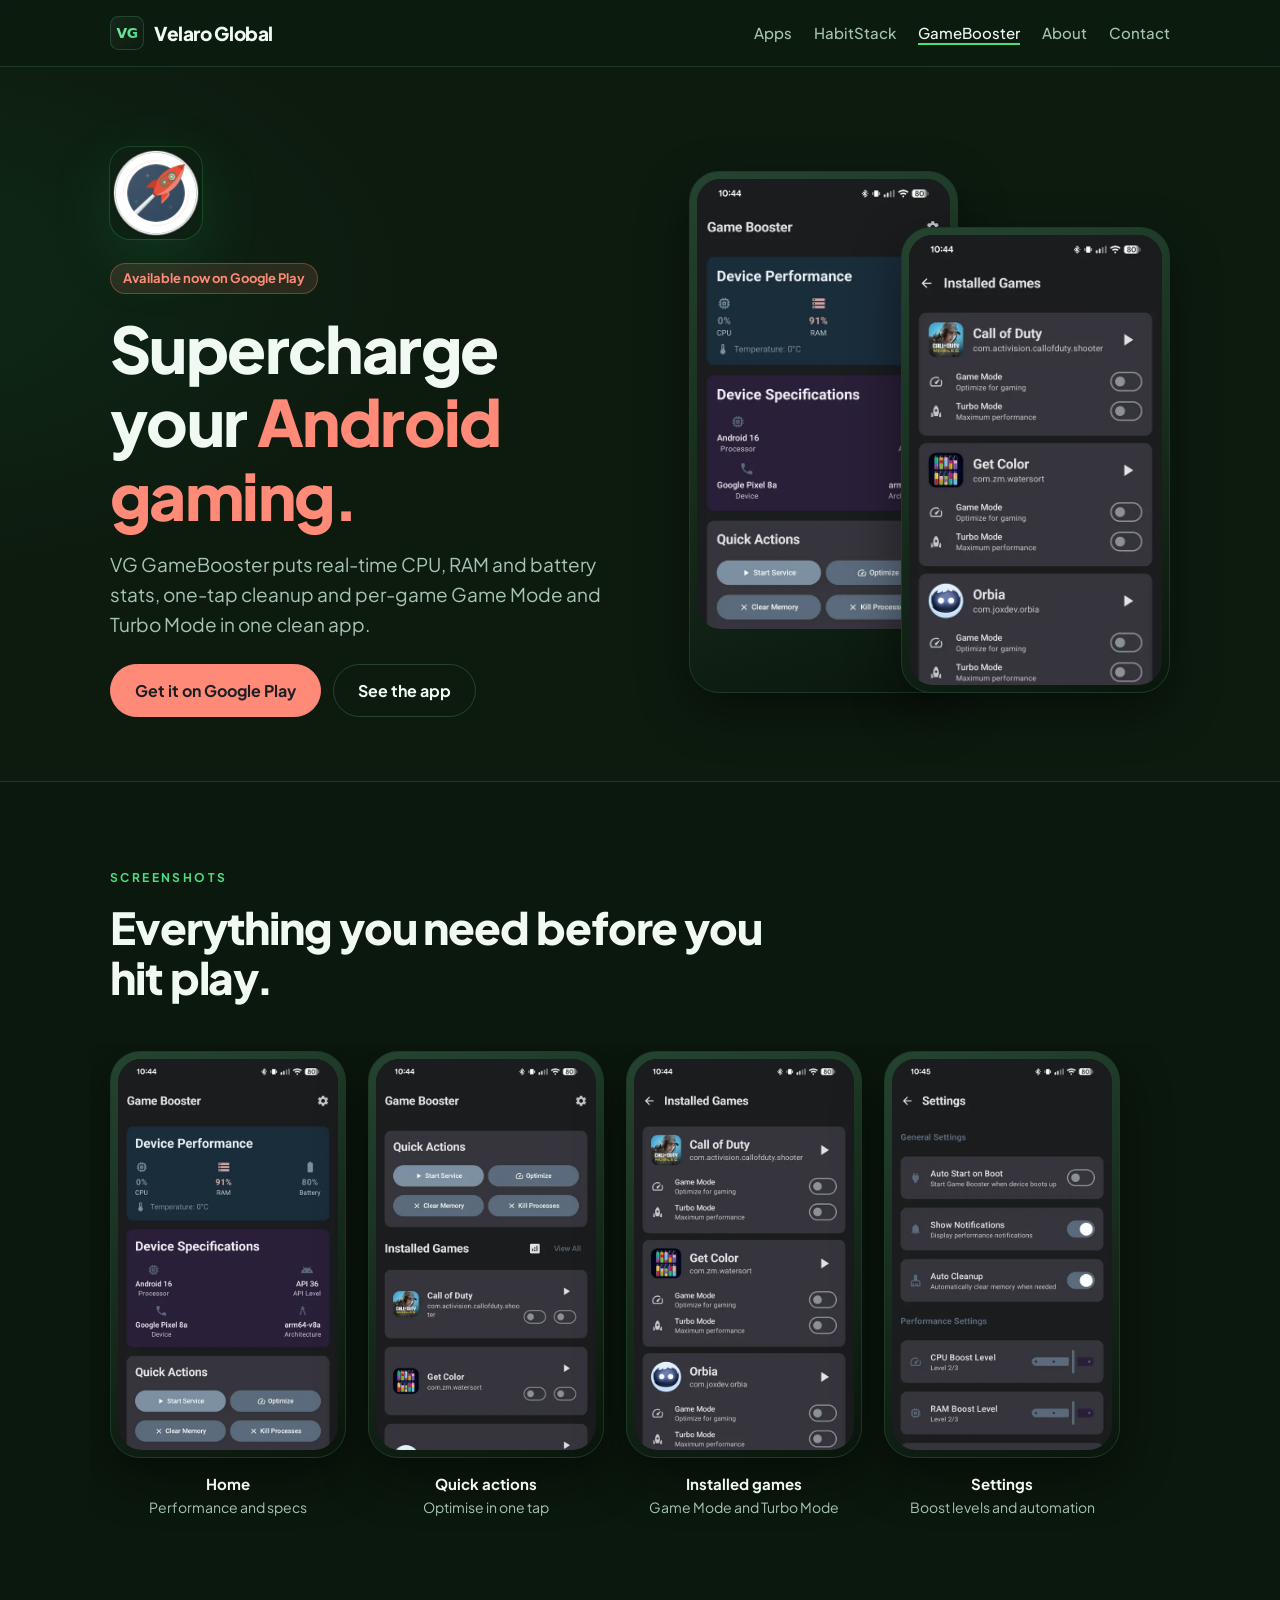
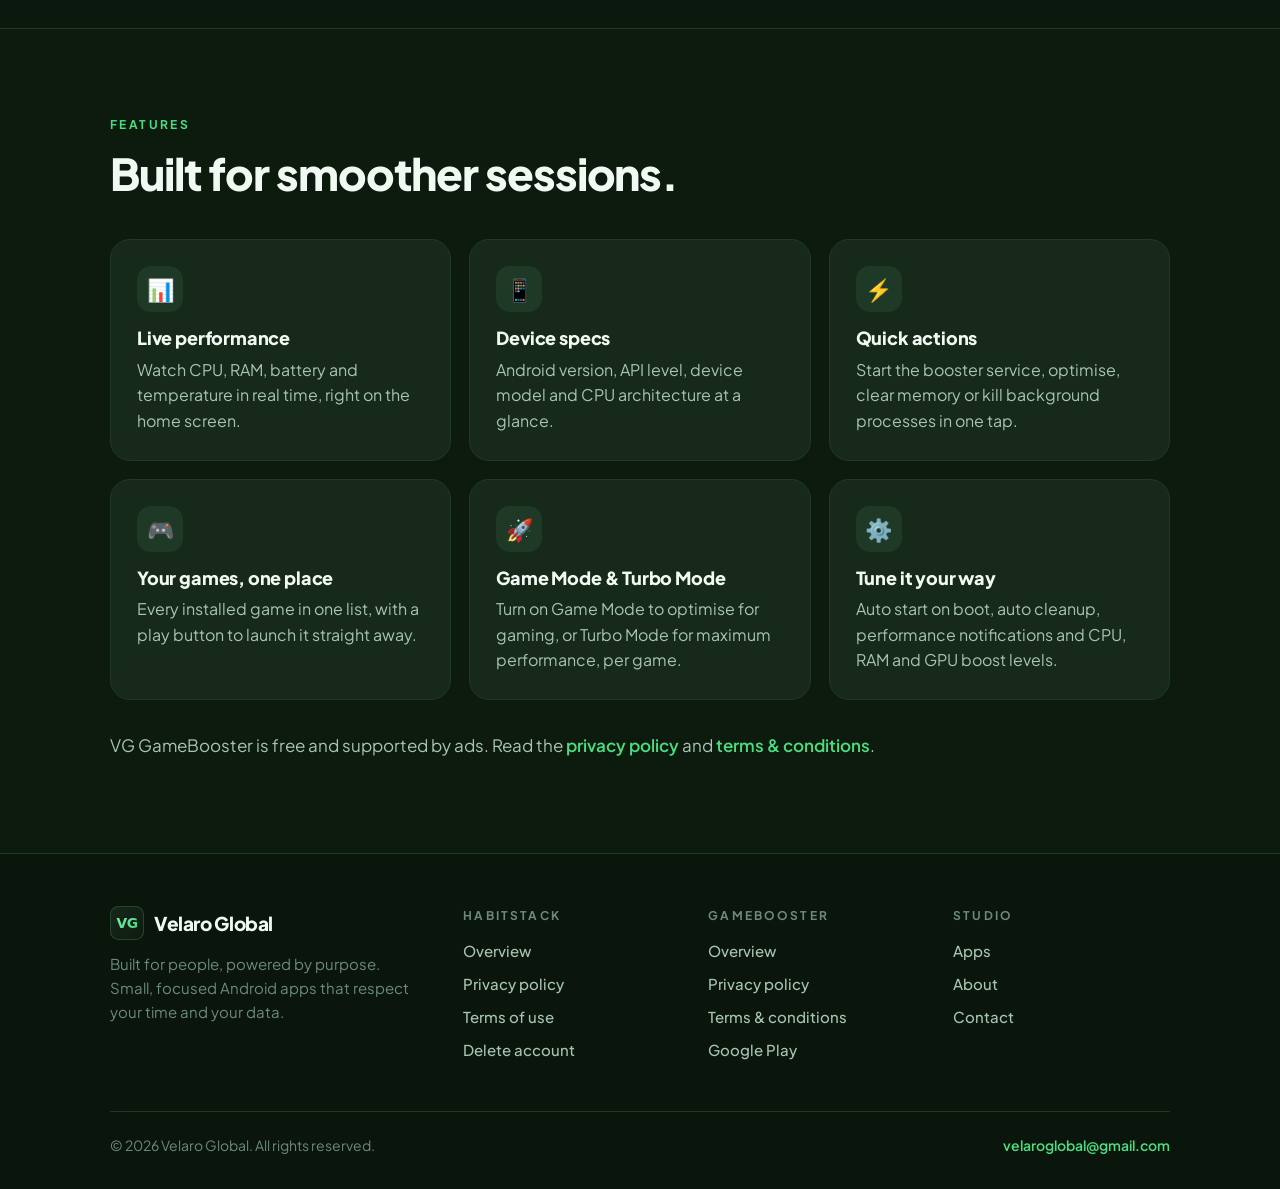
==== gamebooster/index.html @ babc9512 "Revamp the site in HabitStack's dark theme - One stylesheet (assets/css/site.css) on HabitStack's da" ====
<!doctype html>
<html lang="en">
<head>
<meta charset="utf-8" />
<meta name="viewport" content="width=device-width, initial-scale=1" />
<title>VG GameBooster — supercharge your Android gaming</title>
<meta name="description" content="VG GameBooster: real-time CPU, RAM and battery monitoring, one-tap cleanup, and per-game Game Mode and Turbo Mode for Android." />
<meta name="theme-color" content="#0d1b0f" />
<link rel="canonical" href="https://velaroglobal.com/gamebooster/" />
<link rel="icon" type="image/png" href="/gamebooster/icon.png" />
<link rel="apple-touch-icon" href="/gamebooster/icon.png" />
<meta property="og:site_name" content="Velaro Global" />
<meta property="og:type" content="website" />
<meta property="og:title" content="VG GameBooster — supercharge your Android gaming" />
<meta property="og:description" content="VG GameBooster: real-time CPU, RAM and battery monitoring, one-tap cleanup, and per-game Game Mode and Turbo Mode for Android." />
<meta property="og:url" content="https://velaroglobal.com/gamebooster/" />
<meta property="og:image" content="https://velaroglobal.com/gamebooster/icon.png" />
<link rel="preconnect" href="https://fonts.googleapis.com" />
<link rel="preconnect" href="https://fonts.gstatic.com" crossorigin />
<link rel="stylesheet" href="https://fonts.googleapis.com/css2?family=Plus+Jakarta+Sans:wght@400;500;600;700;800&display=swap" />
<link rel="stylesheet" href="/assets/css/site.css" />
</head>
<body>
  <a class="skip" href="#main">Skip to content</a>
  <header class="site-header">
    <div class="wrap">
      <a class="brand" href="/" aria-label="Velaro Global home"><img class="vg-mark" src="/favicon.svg" width="64" height="64" alt="" />Velaro Global</a>
      <nav class="site-nav" aria-label="Main">
        <a href="/#apps">Apps</a>
        <a href="/habitstack/">HabitStack</a>
        <a href="/gamebooster/" aria-current="page">GameBooster</a>
        <a href="/#about">About</a>
        <a href="/#contact">Contact</a>
      </nav>
    </div>
  </header>
  <main id="main">
    <section class="product-hero">
      <div class="wrap">
        <div>
          <img class="app-icon" src="/gamebooster/icon.png" width="92" height="92" alt="VG GameBooster icon" />
          <span class="pill live">Available now on Google Play</span>
          <h1 style="margin-top:18px">Supercharge your <span style="color:var(--rocket)">Android gaming.</span></h1>
          <p class="lede">VG GameBooster puts real-time CPU, RAM and battery stats, one-tap cleanup and
            per-game Game Mode and Turbo Mode in one clean app.</p>
          <div class="actions">
            <a class="btn rocket" href="https://play.google.com/store/apps/details?id=com.velaroglobal.gamebooster">Get it on Google Play</a>
            <a class="btn ghost" href="#screens">See the app</a>
          </div>
        </div>
        <div class="hero-phones">
          <div class="phone"><img src="/gamebooster/screenshots/1.webp" width="540" height="960" alt="VG GameBooster home screen with device performance" /></div>
          <div class="phone"><img src="/gamebooster/screenshots/3.webp" width="540" height="960" alt="VG GameBooster installed games with Game Mode and Turbo Mode" /></div>
        </div>
      </div>
    </section>

    <section id="screens" class="alt">
      <div class="wrap">
        <div class="section-head">
          <span class="eyebrow">Screenshots</span>
          <h2>Everything you need before you hit play.</h2>
        </div>
        <div class="shots" tabindex="0" aria-label="VG GameBooster screenshots">
        <figure>
          <div class="phone"><img src="/gamebooster/screenshots/1.webp" width="540" height="960" loading="lazy" alt="VG GameBooster Home screen" /></div>
          <figcaption><strong>Home</strong>Performance and specs</figcaption>
        </figure>
        <figure>
          <div class="phone"><img src="/gamebooster/screenshots/2.webp" width="540" height="960" loading="lazy" alt="VG GameBooster Quick actions screen" /></div>
          <figcaption><strong>Quick actions</strong>Optimise in one tap</figcaption>
        </figure>
        <figure>
          <div class="phone"><img src="/gamebooster/screenshots/3.webp" width="540" height="960" loading="lazy" alt="VG GameBooster Installed games screen" /></div>
          <figcaption><strong>Installed games</strong>Game Mode and Turbo Mode</figcaption>
        </figure>
        <figure>
          <div class="phone"><img src="/gamebooster/screenshots/4.webp" width="540" height="960" loading="lazy" alt="VG GameBooster Settings screen" /></div>
          <figcaption><strong>Settings</strong>Boost levels and automation</figcaption>
        </figure>
        </div>
      </div>
    </section>

    <section id="features">
      <div class="wrap">
        <div class="section-head">
          <span class="eyebrow">Features</span>
          <h2>Built for smoother sessions.</h2>
        </div>
        <div class="grid three">
          <div class="card">
            <span class="emoji" aria-hidden="true">📊</span>
            <h3>Live performance</h3>
            <p>Watch CPU, RAM, battery and temperature in real time, right on the home screen.</p>
          </div>
          <div class="card">
            <span class="emoji" aria-hidden="true">📱</span>
            <h3>Device specs</h3>
            <p>Android version, API level, device model and CPU architecture at a glance.</p>
          </div>
          <div class="card">
            <span class="emoji" aria-hidden="true">⚡</span>
            <h3>Quick actions</h3>
            <p>Start the booster service, optimise, clear memory or kill background processes in one tap.</p>
          </div>
          <div class="card">
            <span class="emoji" aria-hidden="true">🎮</span>
            <h3>Your games, one place</h3>
            <p>Every installed game in one list, with a play button to launch it straight away.</p>
          </div>
          <div class="card">
            <span class="emoji" aria-hidden="true">🚀</span>
            <h3>Game Mode &amp; Turbo Mode</h3>
            <p>Turn on Game Mode to optimise for gaming, or Turbo Mode for maximum performance, per game.</p>
          </div>
          <div class="card">
            <span class="emoji" aria-hidden="true">⚙️</span>
            <h3>Tune it your way</h3>
            <p>Auto start on boot, auto cleanup, performance notifications and CPU, RAM and GPU boost levels.</p>
          </div>
        </div>
        <p style="color:var(--muted);margin-top:32px">VG GameBooster is free and supported by ads. Read the
          <a href="/privacy-policy.html">privacy policy</a> and
          <a href="/terms.html">terms &amp; conditions</a>.</p>
      </div>
    </section>
  </main>
  <footer class="site-footer">
    <div class="wrap">
      <div class="cols">
        <div class="about">
          <a class="brand" href="/"><img class="vg-mark" src="/favicon.svg" width="64" height="64" alt="" />Velaro Global</a>
          <p>Built for people, powered by purpose. Small, focused Android apps that respect your
            time and your data.</p>
        </div>
        <div>
          <h4>HabitStack</h4>
          <ul>
            <li><a href="/habitstack/">Overview</a></li>
            <li><a href="/habitstack/privacy/">Privacy policy</a></li>
            <li><a href="/habitstack/terms/">Terms of use</a></li>
            <li><a href="/habitstack/delete-account/">Delete account</a></li>
          </ul>
        </div>
        <div>
          <h4>GameBooster</h4>
          <ul>
            <li><a href="/gamebooster/">Overview</a></li>
            <li><a href="/privacy-policy.html">Privacy policy</a></li>
            <li><a href="/terms.html">Terms &amp; conditions</a></li>
            <li><a href="https://play.google.com/store/apps/details?id=com.velaroglobal.gamebooster">Google Play</a></li>
          </ul>
        </div>
        <div>
          <h4>Studio</h4>
          <ul>
            <li><a href="/#apps">Apps</a></li>
            <li><a href="/#about">About</a></li>
            <li><a href="mailto:velaroglobal@gmail.com">Contact</a></li>
          </ul>
        </div>
      </div>
      <div class="legal-line">
        <span>&copy; 2026 Velaro Global. All rights reserved.</span>
        <a href="mailto:velaroglobal@gmail.com">velaroglobal@gmail.com</a>
      </div>
    </div>
  </footer>
</body>
</html>
---- assets/css/site.css ----
/*
 * site.css: the one stylesheet for velaroglobal.com.
 *
 * Dark-first theme taken from HabitStack's dark colour scheme
 * (indie-apps: habitstack/ui/.../theme/Color.kt and design/brand/logo-dark.svg):
 * Neutral900 #0D1B0F background, Green900Card #16291B cards, Green400 #4ADE80 accent.
 * Every colour is a token below; change it here, never inline.
 */

:root {
  color-scheme: dark;
  --bg: #0d1b0f;            /* Neutral900, logo dark background */
  --bg-deep: #0a160c;       /* Neutral950 */
  --surface: #16291b;       /* Green900Card */
  --surface-2: #1e3a27;     /* Green900Surface */
  --surface-3: #244430;     /* Green800Surface */
  --ink: #f0faf2;
  --muted: #a7c4b2;         /* Sage300 */
  --faint: #6b8a7a;         /* Sage500 */
  --border: #1e3a27;
  --accent: #4ade80;        /* Green400 */
  --accent-2: #86efac;      /* Green300 */
  --accent-deep: #1aa35a;   /* logo gradient end */
  --on-accent: #0d1b0f;
  --amber: #fbbf24;         /* Amber400, streaks */
  --rocket: #ff8a78;        /* GameBooster accent */
  --shadow: 0 18px 50px rgba(0, 0, 0, 0.45);
  --glow: 0 0 0 1px rgba(74, 222, 128, 0.18), 0 20px 60px rgba(26, 163, 90, 0.18);
  --font: "Plus Jakarta Sans", -apple-system, BlinkMacSystemFont, "Segoe UI", Roboto, Helvetica, Arial, sans-serif;
  --radius: 20px;
}

/* ── Base ─────────────────────────────────────────────────────────────── */
* { box-sizing: border-box; }
html { -webkit-text-size-adjust: 100%; scroll-behavior: smooth; background: var(--bg); }
body {
  margin: 0;
  background:
    radial-gradient(1200px 600px at 80% -10%, rgba(74, 222, 128, 0.10), transparent 60%),
    radial-gradient(900px 500px at -10% 10%, rgba(26, 163, 90, 0.10), transparent 60%),
    var(--bg);
  background-repeat: no-repeat;
  color: var(--ink);
  font-family: var(--font);
  font-size: 17px;
  line-height: 1.6;
  overflow-x: hidden;
}
img { max-width: 100%; height: auto; display: block; }
a { color: var(--accent); font-weight: 600; text-decoration: none; }
a:hover { text-decoration: underline; text-underline-offset: 3px; }
a:focus-visible, button:focus-visible { outline: 2px solid var(--accent); outline-offset: 3px; border-radius: 6px; }
h1, h2, h3 { line-height: 1.15; margin: 0; font-weight: 800; letter-spacing: -0.025em; }
p { margin: 0 0 14px; }
.wrap { max-width: 1100px; margin: 0 auto; padding: 0 20px; }
.narrow { max-width: 780px; }
.skip { position: absolute; left: -999px; }
.skip:focus { left: 12px; top: 12px; z-index: 10; background: var(--surface); padding: 8px 12px; }
.grad { background: linear-gradient(90deg, var(--accent-2), var(--accent) 50%, var(--accent-deep)); -webkit-background-clip: text; background-clip: text; color: transparent; }

/* ── Header ───────────────────────────────────────────────────────────── */
.site-header {
  position: sticky; top: 0; z-index: 5;
  background: rgba(13, 27, 15, 0.82);
  backdrop-filter: saturate(160%) blur(12px);
  -webkit-backdrop-filter: saturate(160%) blur(12px);
  border-bottom: 1px solid var(--border);
}
.site-header .wrap { display: flex; align-items: center; gap: 16px; min-height: 66px; }
.brand { display: flex; align-items: center; gap: 10px; color: var(--ink); font-weight: 800; font-size: 19px; letter-spacing: -0.02em; white-space: nowrap; }
.brand:hover { text-decoration: none; }
.brand .vg-mark { width: 34px; height: 34px; flex: none; }
.site-nav { margin-left: auto; display: flex; gap: 4px 22px; flex-wrap: wrap; justify-content: flex-end; }
.site-nav a { color: var(--muted); font-weight: 500; font-size: 15px; }
.site-nav a:hover, .site-nav a[aria-current="page"] { color: var(--ink); text-decoration: none; }
.site-nav a[aria-current="page"] { box-shadow: inset 0 -2px 0 var(--accent); }
@media (max-width: 600px) {
  .site-header .wrap { flex-wrap: wrap; gap: 6px 12px; padding-top: 10px; padding-bottom: 10px; }
  .site-nav { margin-left: 0; width: 100%; justify-content: flex-start; gap: 4px 18px; }
}

/* ── Sections ─────────────────────────────────────────────────────────── */
section { padding: 80px 0; }
section.alt { background: rgba(10, 22, 12, 0.6); border-top: 1px solid var(--border); border-bottom: 1px solid var(--border); }
.eyebrow {
  display: inline-block;
  font-size: 12px; font-weight: 700;
  letter-spacing: 0.2em; text-transform: uppercase;
  color: var(--accent);
  margin-bottom: 14px;
}
.section-head { max-width: 660px; margin-bottom: 40px; }
.section-head h2 { font-size: clamp(30px, 4.4vw, 44px); margin-bottom: 14px; }
.section-head p { color: var(--muted); font-size: 18px; }
.center { text-align: center; margin-left: auto; margin-right: auto; }

/* ── Hero ─────────────────────────────────────────────────────────────── */
.hero { padding: 96px 0 80px; text-align: center; }
.hero .vg-mark { width: 84px; height: 84px; margin: 0 auto 30px; filter: drop-shadow(0 12px 30px rgba(26, 163, 90, 0.35)); }
.hero h1 { font-size: clamp(40px, 7.4vw, 76px); margin-bottom: 20px; }
.hero .lede { font-size: clamp(18px, 2.4vw, 21px); color: var(--muted); max-width: 640px; margin: 0 auto 34px; }
.actions { display: flex; gap: 12px; justify-content: center; flex-wrap: wrap; }

.btn {
  display: inline-flex; align-items: center; gap: 8px;
  padding: 13px 24px; border-radius: 999px;
  font-weight: 700; font-size: 16px;
  border: 1px solid var(--accent);
  background: var(--accent); color: var(--on-accent);
  transition: transform .15s ease, filter .15s ease;
}
.btn:hover { text-decoration: none; filter: brightness(1.08); transform: translateY(-1px); }
.btn.ghost { background: transparent; color: var(--ink); border-color: var(--surface-3); }
.btn.ghost:hover { border-color: var(--accent); }
.btn.rocket { background: var(--rocket); border-color: var(--rocket); color: #1b1e24; }
.pill {
  display: inline-block; font-size: 13px; font-weight: 700;
  padding: 4px 12px; border-radius: 999px;
  background: rgba(74, 222, 128, 0.12); color: var(--accent);
  border: 1px solid rgba(74, 222, 128, 0.28);
  vertical-align: middle; white-space: nowrap;
}
.pill.live { background: rgba(255, 138, 120, 0.12); color: var(--rocket); border-color: rgba(255, 138, 120, 0.3); }

/* ── Product hero (app pages) ─────────────────────────────────────────── */
.product-hero { padding: 80px 0 64px; }
.product-hero .wrap { display: grid; grid-template-columns: 1.05fr 0.95fr; gap: 48px; align-items: center; }
.product-hero .app-icon { width: 92px; height: 92px; border-radius: 22%; margin-bottom: 24px; box-shadow: var(--glow); }
.product-hero h1 { font-size: clamp(40px, 6.4vw, 64px); margin-bottom: 16px; }
.product-hero .lede { font-size: 19px; color: var(--muted); margin-bottom: 24px; max-width: 530px; }
.product-hero .actions { justify-content: flex-start; margin-top: 8px; }
.hero-phones { position: relative; display: flex; justify-content: center; }
.hero-phones .phone { width: 56%; }
.hero-phones .phone + .phone { margin-left: -12%; margin-top: 56px; }
@media (max-width: 840px) {
  .product-hero .wrap { grid-template-columns: 1fr; gap: 44px; }
  .hero-phones { max-width: 440px; margin: 0 auto; }
}

/* ── Phone frame + screenshot strip ───────────────────────────────────── */
.phone {
  border-radius: 30px;
  padding: 7px;
  background: linear-gradient(160deg, var(--surface-3), var(--bg-deep));
  border: 1px solid var(--surface-2);
  box-shadow: var(--shadow);
  flex: none;
}
.phone img { border-radius: 24px; width: 100%; aspect-ratio: 9 / 16; object-fit: cover; object-position: top; background: var(--bg-deep); }
.shots {
  display: flex; gap: 22px;
  overflow-x: auto; scroll-snap-type: x mandatory;
  padding: 8px 20px 30px; margin: 0 -20px;
  scrollbar-width: thin; scrollbar-color: var(--surface-3) transparent;
}
.shots figure { margin: 0; scroll-snap-align: start; flex: none; width: 236px; }
.shots figcaption { text-align: center; color: var(--muted); font-size: 14px; margin-top: 14px; }
.shots figcaption strong { display: block; color: var(--ink); font-size: 15px; }

/* ── Cards / grids ────────────────────────────────────────────────────── */
.grid { display: grid; gap: 18px; }
.grid.two { grid-template-columns: repeat(2, minmax(0, 1fr)); }
.grid.three { grid-template-columns: repeat(3, minmax(0, 1fr)); }
@media (max-width: 880px) { .grid.three { grid-template-columns: repeat(2, minmax(0, 1fr)); } }
@media (max-width: 600px) { .grid.two, .grid.three { grid-template-columns: 1fr; } }
.card {
  background: var(--surface);
  border: 1px solid var(--border);
  border-radius: var(--radius);
  padding: 26px;
}
.card h3 { font-size: 18px; margin-bottom: 8px; letter-spacing: -0.01em; }
.card p { color: var(--muted); font-size: 16px; }
.card p:last-child { margin-bottom: 0; }
.card .emoji {
  display: inline-grid; place-items: center;
  width: 46px; height: 46px; border-radius: 14px;
  background: var(--surface-2); font-size: 22px; line-height: 1; margin-bottom: 16px;
}
.card .pro-tag { font-size: 11px; font-weight: 800; letter-spacing: 0.12em; color: var(--amber); margin-left: 6px; vertical-align: 2px; }

/* App card on the studio home page */
.app-card {
  position: relative; overflow: hidden;
  display: grid; grid-template-columns: 1fr auto; gap: 32px; align-items: center;
  background: linear-gradient(145deg, var(--surface), var(--bg-deep));
  border: 1px solid var(--surface-2);
  border-radius: 28px; padding: 36px;
}
.app-card + .app-card { margin-top: 26px; }
.app-card.habitstack { box-shadow: var(--glow); }
.app-card .app-head { display: flex; align-items: center; gap: 16px; margin-bottom: 16px; }
.app-card .app-head img { width: 68px; height: 68px; border-radius: 22%; flex: none; }
.app-card h3 { font-size: 28px; }
.app-card .tag { color: var(--muted); font-size: 15px; margin: 4px 0 0; }
.app-card p { color: var(--muted); }
.app-card ul.points { list-style: none; padding: 0; margin: 0 0 22px; display: grid; gap: 6px; }
.app-card ul.points li { padding-left: 26px; position: relative; color: var(--ink); font-size: 16px; }
.app-card ul.points li::before { content: "✓"; position: absolute; left: 2px; color: var(--accent); font-weight: 800; }
.app-card.gamebooster ul.points li::before { color: var(--rocket); }
.app-card .links { display: flex; flex-wrap: wrap; gap: 8px 18px; font-size: 15px; margin-top: 18px; }
.app-card .links a { color: var(--muted); font-weight: 500; }
.app-card .links a:hover { color: var(--ink); }
.app-card .app-shots { display: flex; gap: 12px; }
.app-card .app-shots .phone { width: 160px; padding: 5px; border-radius: 22px; }
.app-card .app-shots .phone img { border-radius: 17px; }
.app-card .app-shots .phone:nth-child(2) { margin-top: 34px; }
@media (max-width: 880px) {
  .app-card { grid-template-columns: 1fr; padding: 26px; }
  .app-card .app-shots { overflow-x: auto; padding-bottom: 6px; }
  .app-card .app-shots .phone { width: 140px; }
  .app-card .app-shots .phone:nth-child(2) { margin-top: 0; }
}

/* Free vs Pro */
.plan h3 { font-size: 24px; margin-bottom: 4px; }
.plan .sub { color: var(--muted); font-size: 15px; margin-bottom: 18px; }
.plan ul { list-style: none; padding: 0; margin: 0; }
.plan li { padding: 10px 0 10px 28px; position: relative; border-top: 1px solid var(--surface-2); font-size: 16px; }
.plan li::before { content: "✓"; position: absolute; left: 4px; color: var(--accent); font-weight: 800; }
.plan.pro { border: 1px solid rgba(74, 222, 128, 0.45); box-shadow: var(--glow); background: linear-gradient(160deg, var(--surface-2), var(--surface)); }
.plan.pro h3 .pill { margin-left: 8px; }

/* Values */
.values .card { background: transparent; border: 0; border-top: 2px solid var(--accent); border-radius: 0; padding: 22px 0 0; }

/* Data / privacy strip */
.callout {
  display: grid; grid-template-columns: auto 1fr; gap: 20px; align-items: start;
  background: var(--surface); border: 1px solid var(--surface-2); border-radius: var(--radius); padding: 28px;
}
.callout .emoji { font-size: 30px; line-height: 1; }
.callout p { color: var(--muted); }
.callout p:last-child { margin-bottom: 0; }
@media (max-width: 560px) { .callout { grid-template-columns: 1fr; } }

/* Contact */
.contact { text-align: center; }
.contact .mail { display: inline-block; font-size: clamp(22px, 4.4vw, 34px); font-weight: 800; letter-spacing: -0.02em; word-break: break-word; margin: 6px 0 10px; }

/* ── Legal pages ──────────────────────────────────────────────────────── */
.subnav { border-bottom: 1px solid var(--border); background: rgba(10, 22, 12, 0.7); }
.subnav .wrap { display: flex; gap: 6px 22px; flex-wrap: wrap; align-items: center; padding-top: 12px; padding-bottom: 12px; font-size: 15px; }
.subnav .app { display: inline-flex; align-items: center; gap: 8px; color: var(--ink); font-weight: 800; margin-right: 4px; }
.subnav .app img { width: 22px; height: 22px; border-radius: 6px; }
.subnav a { color: var(--muted); font-weight: 500; }
.subnav a:hover { color: var(--ink); text-decoration: none; }
.subnav a[aria-current="page"] { color: var(--accent); font-weight: 700; }
.legal { padding: 52px 0 80px; }
.legal h1 { font-size: clamp(34px, 5.4vw, 48px); margin-bottom: 10px; }
.legal .updated { color: var(--faint); font-size: 15px; margin-bottom: 30px; }
.legal .intro { color: var(--muted); font-size: 18px; }
.legal h2 { font-size: 20px; margin: 36px 0 12px; letter-spacing: -0.01em; }
.legal .card { padding: 22px 24px; }
.legal .card p, .legal .card li { color: #dbe9df; font-size: 16px; }
.legal strong { color: var(--ink); }
.legal ul { padding-left: 22px; margin: 0 0 14px; }
.legal li { margin-bottom: 6px; }
.legal li:last-child { margin-bottom: 0; }
.legal li::marker { color: var(--accent); }
.legal table { width: 100%; border-collapse: collapse; font-size: 15px; margin: 4px 0 14px; display: block; overflow-x: auto; }
.legal th, .legal td { text-align: left; vertical-align: top; padding: 10px; border-bottom: 1px solid var(--surface-2); color: #dbe9df; }
.legal th { color: var(--muted); font-weight: 700; }
.legal code { font-size: 0.9em; background: var(--surface-2); color: var(--accent-2); padding: 1px 6px; border-radius: 6px; word-break: break-word; }
.legal .button { display: inline-block; margin-top: 6px; }

/* ── Footer ───────────────────────────────────────────────────────────── */
.site-footer { border-top: 1px solid var(--border); background: var(--bg-deep); padding: 52px 0 32px; font-size: 15px; }
.site-footer .cols { display: grid; grid-template-columns: 1.5fr 1fr 1fr 1fr; gap: 28px; }
.site-footer h4 { font-size: 12px; letter-spacing: 0.18em; text-transform: uppercase; color: var(--faint); margin: 0 0 14px; }
.site-footer ul { list-style: none; padding: 0; margin: 0; }
.site-footer li { margin-bottom: 9px; }
.site-footer li a { color: var(--muted); font-weight: 500; }
.site-footer li a:hover { color: var(--ink); }
.site-footer .about .brand { margin-bottom: 12px; }
.site-footer .about p { color: var(--faint); max-width: 300px; }
.site-footer .legal-line { margin-top: 40px; padding-top: 22px; border-top: 1px solid var(--border); color: var(--faint); font-size: 14px; display: flex; flex-wrap: wrap; gap: 6px 18px; justify-content: space-between; }
@media (max-width: 760px) { .site-footer .cols { grid-template-columns: 1fr 1fr; } .site-footer .about { grid-column: 1 / -1; } }

/* ── 404 ──────────────────────────────────────────────────────────────── */
.notfound { padding: 130px 0; text-align: center; }
.notfound .code { font-size: clamp(64px, 14vw, 140px); font-weight: 800; line-height: 1; margin-bottom: 8px; }
.notfound h1 { font-size: clamp(26px, 4vw, 34px); margin-bottom: 12px; }
.notfound p { color: var(--muted); margin-bottom: 28px; }
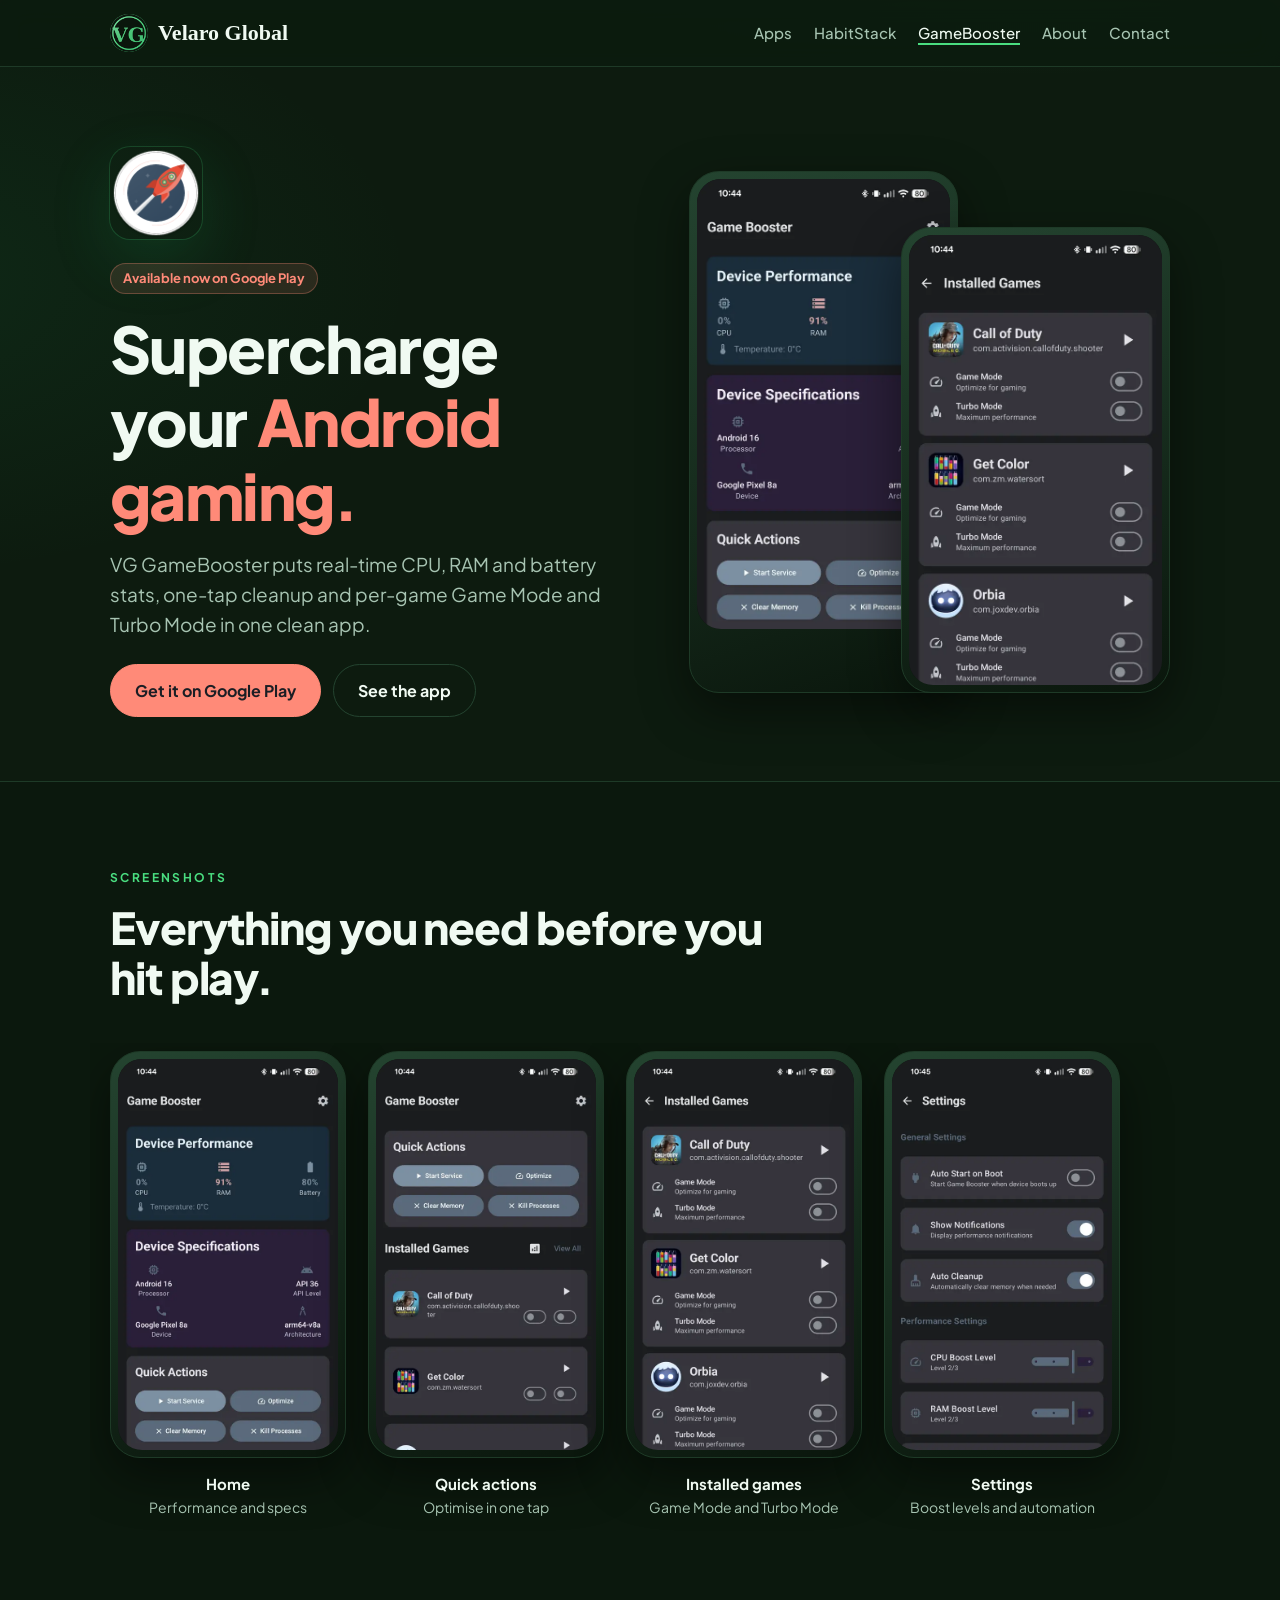
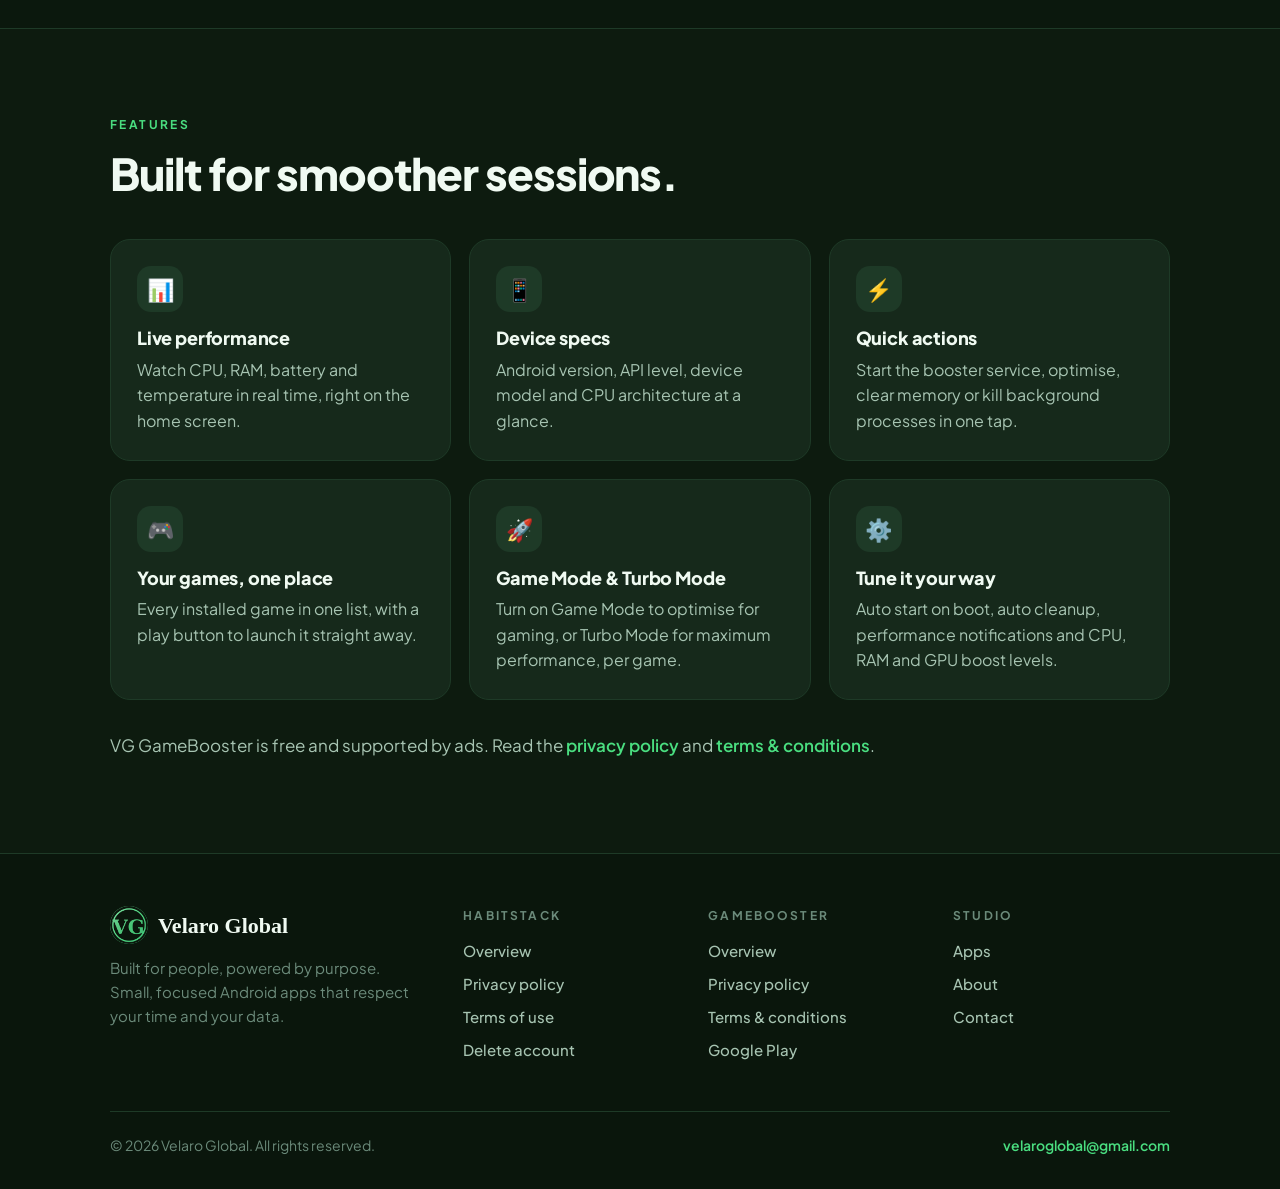
==== commit bd6d0cd4: "Keep the original VG logo, tinted with a CSS overlay Restore the original favicon/logo files unchang" ====
--- a/gamebooster/index.html
+++ b/gamebooster/index.html
@@ -17,14 +17,14 @@
 <meta property="og:image" content="https://velaroglobal.com/gamebooster/icon.png" />
 <link rel="preconnect" href="https://fonts.googleapis.com" />
 <link rel="preconnect" href="https://fonts.gstatic.com" crossorigin />
-<link rel="stylesheet" href="https://fonts.googleapis.com/css2?family=Plus+Jakarta+Sans:wght@400;500;600;700;800&display=swap" />
+<link rel="stylesheet" href="https://fonts.googleapis.com/css2?family=Old+Standard+TT:wght@400;700&family=Plus+Jakarta+Sans:wght@400;500;600;700;800&display=swap" />
 <link rel="stylesheet" href="/assets/css/site.css" />
 </head>
 <body>
   <a class="skip" href="#main">Skip to content</a>
   <header class="site-header">
     <div class="wrap">
-      <a class="brand" href="/" aria-label="Velaro Global home"><img class="vg-mark" src="/favicon.svg" width="64" height="64" alt="" />Velaro Global</a>
+      <a class="brand" href="/" aria-label="Velaro Global home"><span class="vg-mark"><img src="/favicon-512x512.png" width="512" height="512" alt="" /></span><span class="wordmark">Velaro Global</span></a>
       <nav class="site-nav" aria-label="Main">
         <a href="/#apps">Apps</a>
         <a href="/habitstack/">HabitStack</a>
@@ -130,7 +130,7 @@
     <div class="wrap">
       <div class="cols">
         <div class="about">
-          <a class="brand" href="/"><img class="vg-mark" src="/favicon.svg" width="64" height="64" alt="" />Velaro Global</a>
+          <a class="brand" href="/"><span class="vg-mark"><img src="/favicon-512x512.png" width="512" height="512" alt="" /></span><span class="wordmark">Velaro Global</span></a>
           <p>Built for people, powered by purpose. Small, focused Android apps that respect your
             time and your data.</p>
         </div>
--- a/assets/css/site.css
+++ b/assets/css/site.css
@@ -26,6 +26,7 @@
   --rocket: #ff8a78;        /* GameBooster accent */
   --shadow: 0 18px 50px rgba(0, 0, 0, 0.45);
   --glow: 0 0 0 1px rgba(74, 222, 128, 0.18), 0 20px 60px rgba(26, 163, 90, 0.18);
+  --serif: "Old Standard TT", Georgia, "Times New Roman", serif;
   --font: "Plus Jakarta Sans", -apple-system, BlinkMacSystemFont, "Segoe UI", Roboto, Helvetica, Arial, sans-serif;
   --radius: 20px;
 }
@@ -69,7 +70,15 @@
 .site-header .wrap { display: flex; align-items: center; gap: 16px; min-height: 66px; }
 .brand { display: flex; align-items: center; gap: 10px; color: var(--ink); font-weight: 800; font-size: 19px; letter-spacing: -0.02em; white-space: nowrap; }
 .brand:hover { text-decoration: none; }
-.brand .vg-mark { width: 34px; height: 34px; flex: none; }
+.brand .vg-mark { width: 38px; height: 38px; }
+.brand .wordmark { font-family: var(--serif); font-weight: 700; font-size: 22px; letter-spacing: 0; }
+
+/* The original Velaro Global logo, untouched, tinted green with a colour overlay:
+   invert turns its white background black and the taupe mark light, the green layer
+   multiplies over it, and `screen` drops the black against the dark page. */
+.vg-mark { position: relative; display: inline-block; flex: none; isolation: isolate; mix-blend-mode: screen; border-radius: 50%; overflow: hidden; }
+.vg-mark img { width: 100%; height: 100%; filter: grayscale(1) invert(1) brightness(1.9) contrast(1.25); }
+.vg-mark::after { content: ""; position: absolute; inset: 0; background: linear-gradient(135deg, var(--accent-2), var(--accent) 55%, #3ccf7e); mix-blend-mode: multiply; }
 .site-nav { margin-left: auto; display: flex; gap: 4px 22px; flex-wrap: wrap; justify-content: flex-end; }
 .site-nav a { color: var(--muted); font-weight: 500; font-size: 15px; }
 .site-nav a:hover, .site-nav a[aria-current="page"] { color: var(--ink); text-decoration: none; }
@@ -96,7 +105,7 @@
 
 /* ── Hero ─────────────────────────────────────────────────────────────── */
 .hero { padding: 96px 0 80px; text-align: center; }
-.hero .vg-mark { width: 84px; height: 84px; margin: 0 auto 30px; filter: drop-shadow(0 12px 30px rgba(26, 163, 90, 0.35)); }
+.hero .vg-mark { display: block; width: 96px; height: 96px; margin: 0 auto 30px; }
 .hero h1 { font-size: clamp(40px, 7.4vw, 76px); margin-bottom: 20px; }
 .hero .lede { font-size: clamp(18px, 2.4vw, 21px); color: var(--muted); max-width: 640px; margin: 0 auto 34px; }
 .actions { display: flex; gap: 12px; justify-content: center; flex-wrap: wrap; }
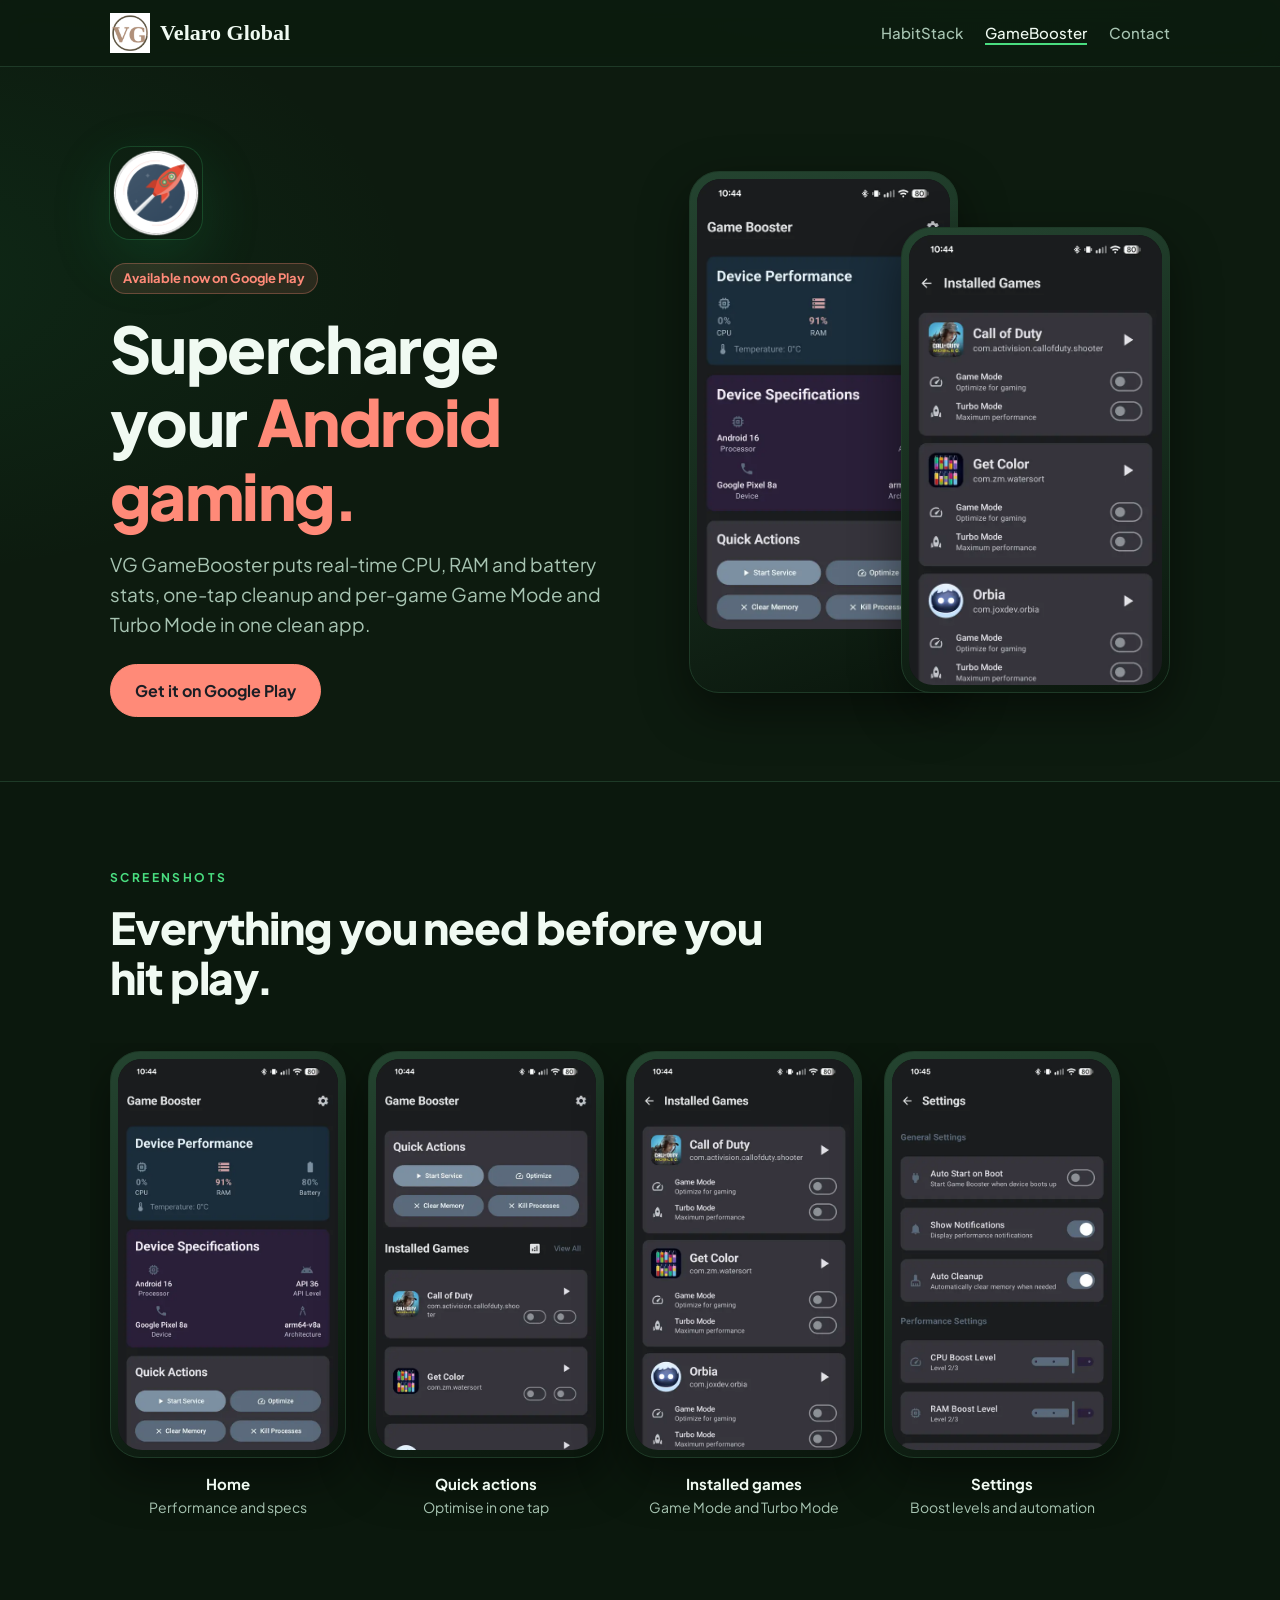
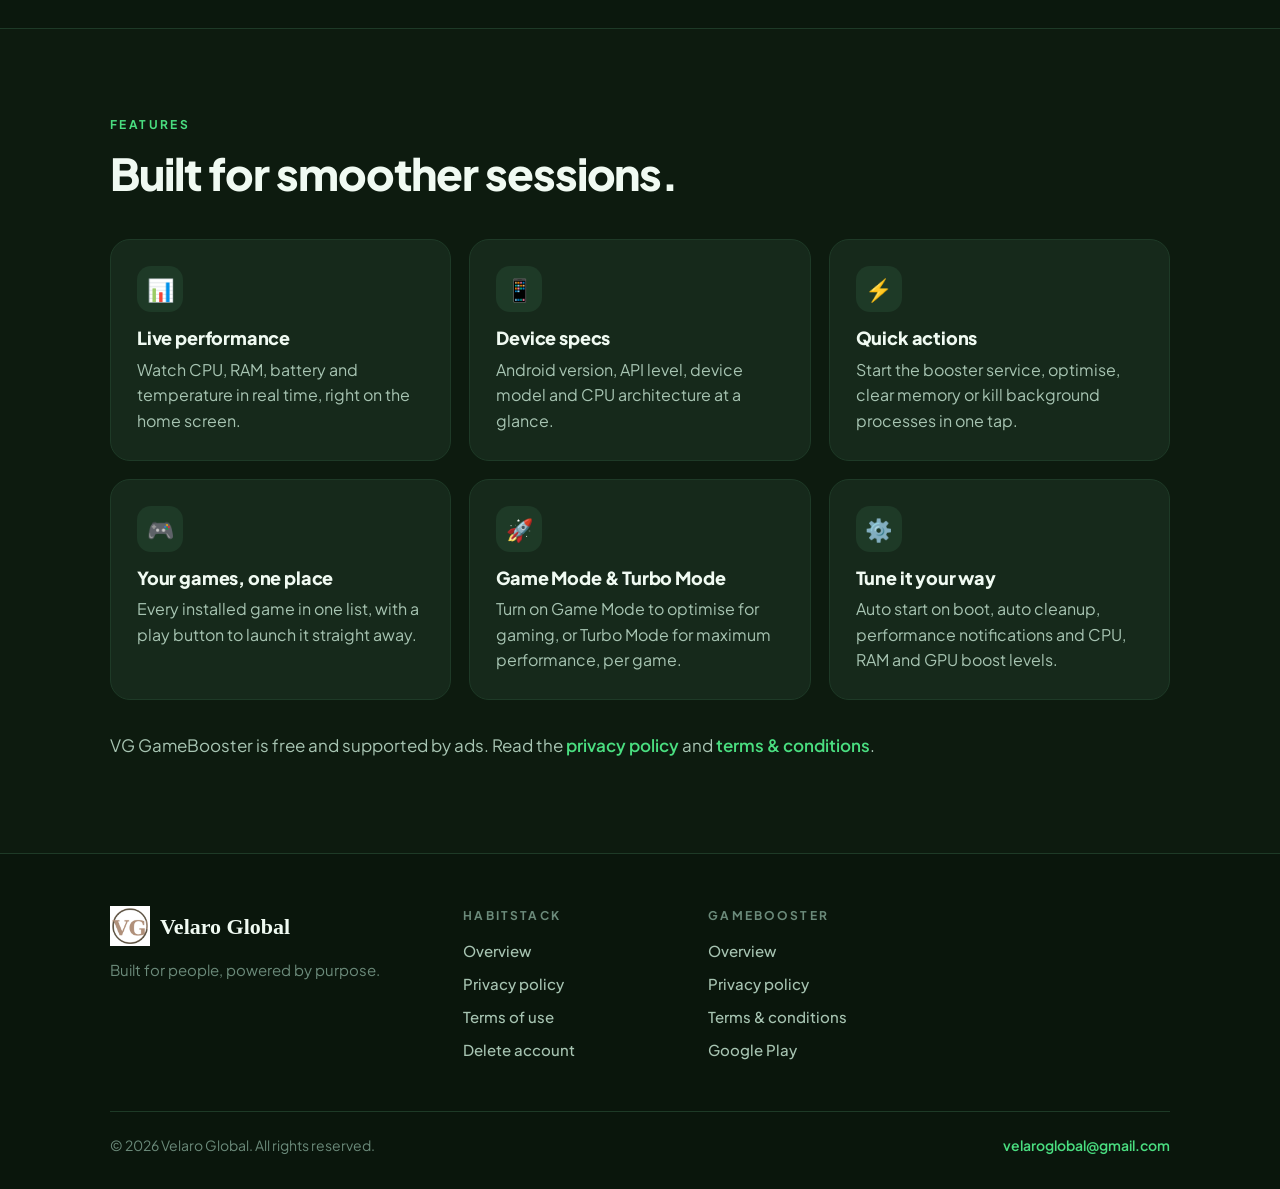
==== commit e64b8663: "Show the original logo as is and trim navigation - Logo: the original favicon-512x512.png shown unmo" ====
--- a/gamebooster/index.html
+++ b/gamebooster/index.html
@@ -24,13 +24,11 @@
   <a class="skip" href="#main">Skip to content</a>
   <header class="site-header">
     <div class="wrap">
-      <a class="brand" href="/" aria-label="Velaro Global home"><span class="vg-mark"><img src="/favicon-512x512.png" width="512" height="512" alt="" /></span><span class="wordmark">Velaro Global</span></a>
+      <a class="brand" href="/" aria-label="Velaro Global home"><img class="vg-mark" src="/favicon-512x512.png" width="512" height="512" alt="" /><span class="wordmark">Velaro Global</span></a>
       <nav class="site-nav" aria-label="Main">
-        <a href="/#apps">Apps</a>
         <a href="/habitstack/">HabitStack</a>
         <a href="/gamebooster/" aria-current="page">GameBooster</a>
-        <a href="/#about">About</a>
-        <a href="/#contact">Contact</a>
+        <a href="mailto:velaroglobal@gmail.com">Contact</a>
       </nav>
     </div>
   </header>
@@ -45,7 +43,6 @@
             per-game Game Mode and Turbo Mode in one clean app.</p>
           <div class="actions">
             <a class="btn rocket" href="https://play.google.com/store/apps/details?id=com.velaroglobal.gamebooster">Get it on Google Play</a>
-            <a class="btn ghost" href="#screens">See the app</a>
           </div>
         </div>
         <div class="hero-phones">
@@ -130,9 +127,8 @@
     <div class="wrap">
       <div class="cols">
         <div class="about">
-          <a class="brand" href="/"><span class="vg-mark"><img src="/favicon-512x512.png" width="512" height="512" alt="" /></span><span class="wordmark">Velaro Global</span></a>
-          <p>Built for people, powered by purpose. Small, focused Android apps that respect your
-            time and your data.</p>
+          <a class="brand" href="/"><img class="vg-mark" src="/favicon-512x512.png" width="512" height="512" alt="" /><span class="wordmark">Velaro Global</span></a>
+          <p>Built for people, powered by purpose.</p>
         </div>
         <div>
           <h4>HabitStack</h4>
@@ -152,14 +148,6 @@
             <li><a href="https://play.google.com/store/apps/details?id=com.velaroglobal.gamebooster">Google Play</a></li>
           </ul>
         </div>
-        <div>
-          <h4>Studio</h4>
-          <ul>
-            <li><a href="/#apps">Apps</a></li>
-            <li><a href="/#about">About</a></li>
-            <li><a href="mailto:velaroglobal@gmail.com">Contact</a></li>
-          </ul>
-        </div>
       </div>
       <div class="legal-line">
         <span>&copy; 2026 Velaro Global. All rights reserved.</span>
--- a/assets/css/site.css
+++ b/assets/css/site.css
@@ -70,15 +70,11 @@
 .site-header .wrap { display: flex; align-items: center; gap: 16px; min-height: 66px; }
 .brand { display: flex; align-items: center; gap: 10px; color: var(--ink); font-weight: 800; font-size: 19px; letter-spacing: -0.02em; white-space: nowrap; }
 .brand:hover { text-decoration: none; }
-.brand .vg-mark { width: 38px; height: 38px; }
+.brand .vg-mark { width: 40px; height: 40px; flex: none; }
 .brand .wordmark { font-family: var(--serif); font-weight: 700; font-size: 22px; letter-spacing: 0; }
 
-/* The original Velaro Global logo, untouched, tinted green with a colour overlay:
-   invert turns its white background black and the taupe mark light, the green layer
-   multiplies over it, and `screen` drops the black against the dark page. */
-.vg-mark { position: relative; display: inline-block; flex: none; isolation: isolate; mix-blend-mode: screen; border-radius: 50%; overflow: hidden; }
-.vg-mark img { width: 100%; height: 100%; filter: grayscale(1) invert(1) brightness(1.9) contrast(1.25); }
-.vg-mark::after { content: ""; position: absolute; inset: 0; background: linear-gradient(135deg, var(--accent-2), var(--accent) 55%, #3ccf7e); mix-blend-mode: multiply; }
+/* The Velaro Global logo is the original file (favicon-512x512.png), shown as is. */
+.vg-mark { display: inline-block; }
 .site-nav { margin-left: auto; display: flex; gap: 4px 22px; flex-wrap: wrap; justify-content: flex-end; }
 .site-nav a { color: var(--muted); font-weight: 500; font-size: 15px; }
 .site-nav a:hover, .site-nav a[aria-current="page"] { color: var(--ink); text-decoration: none; }
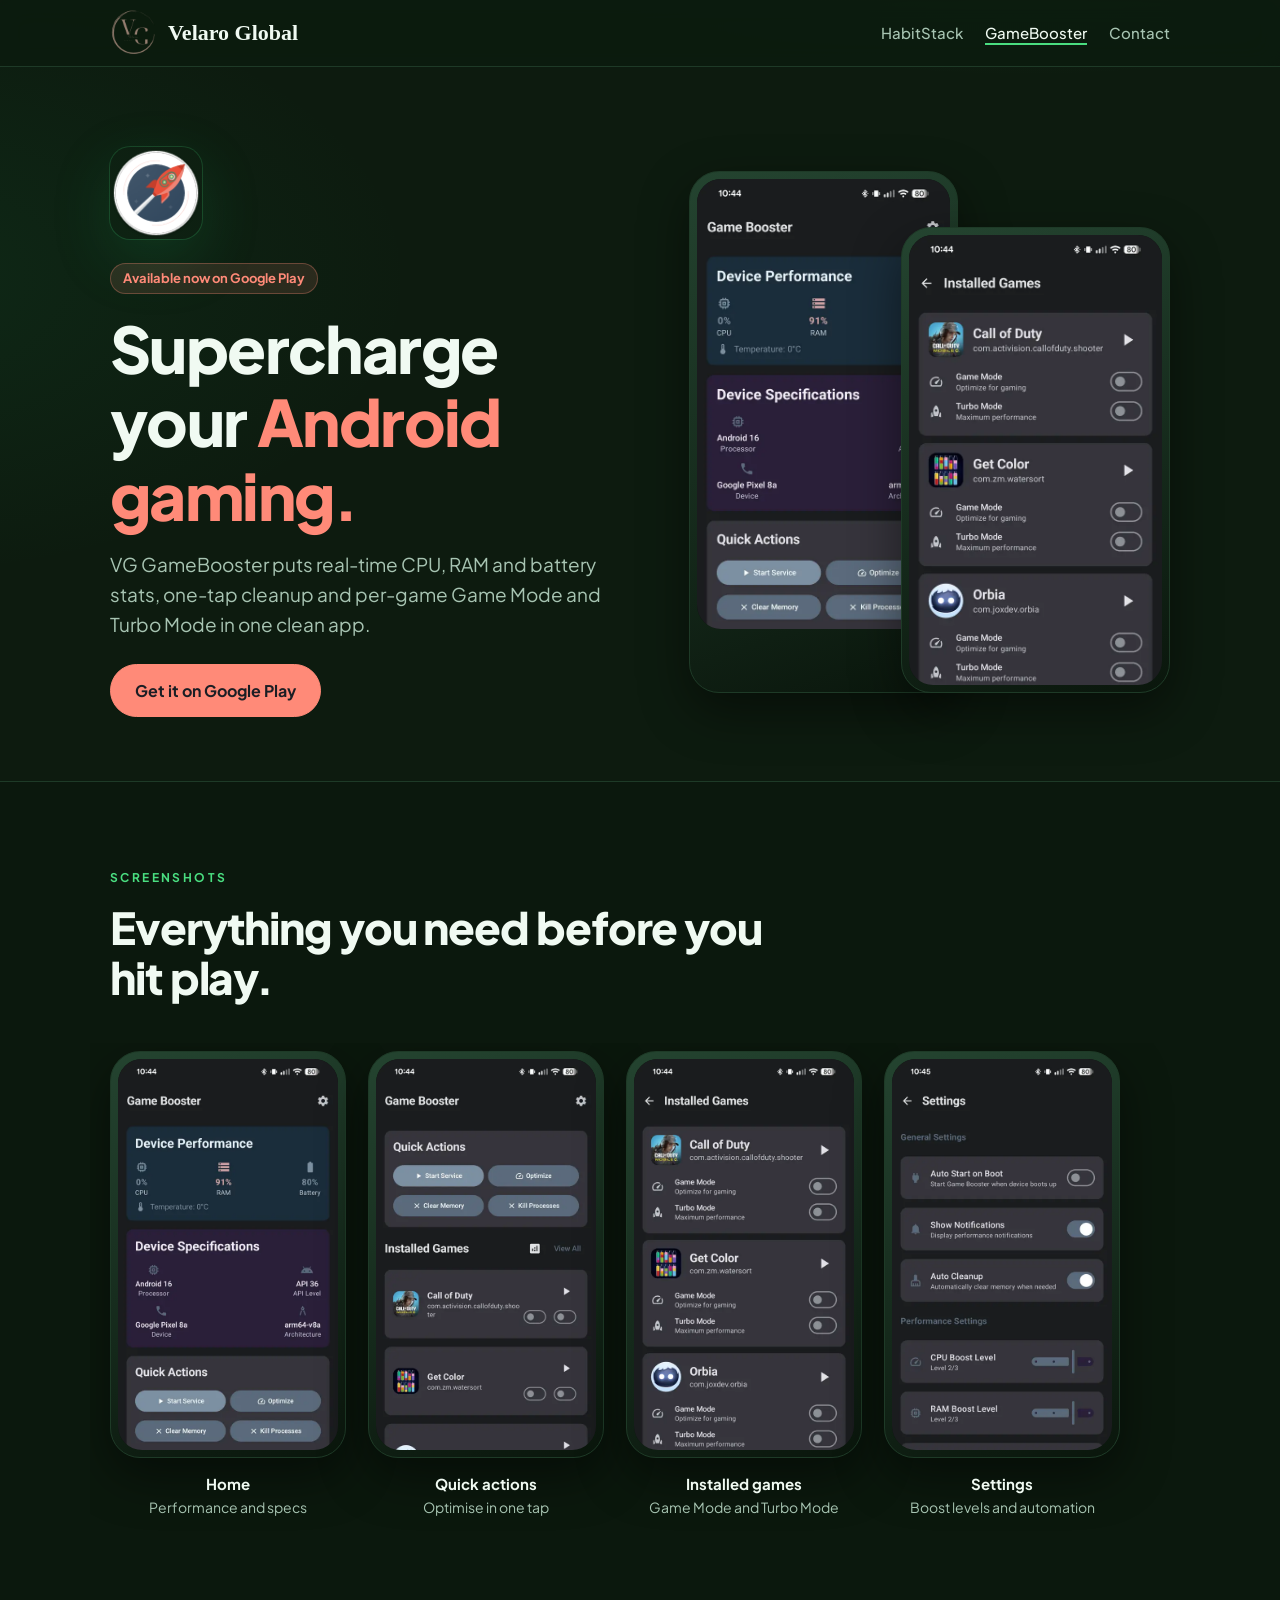
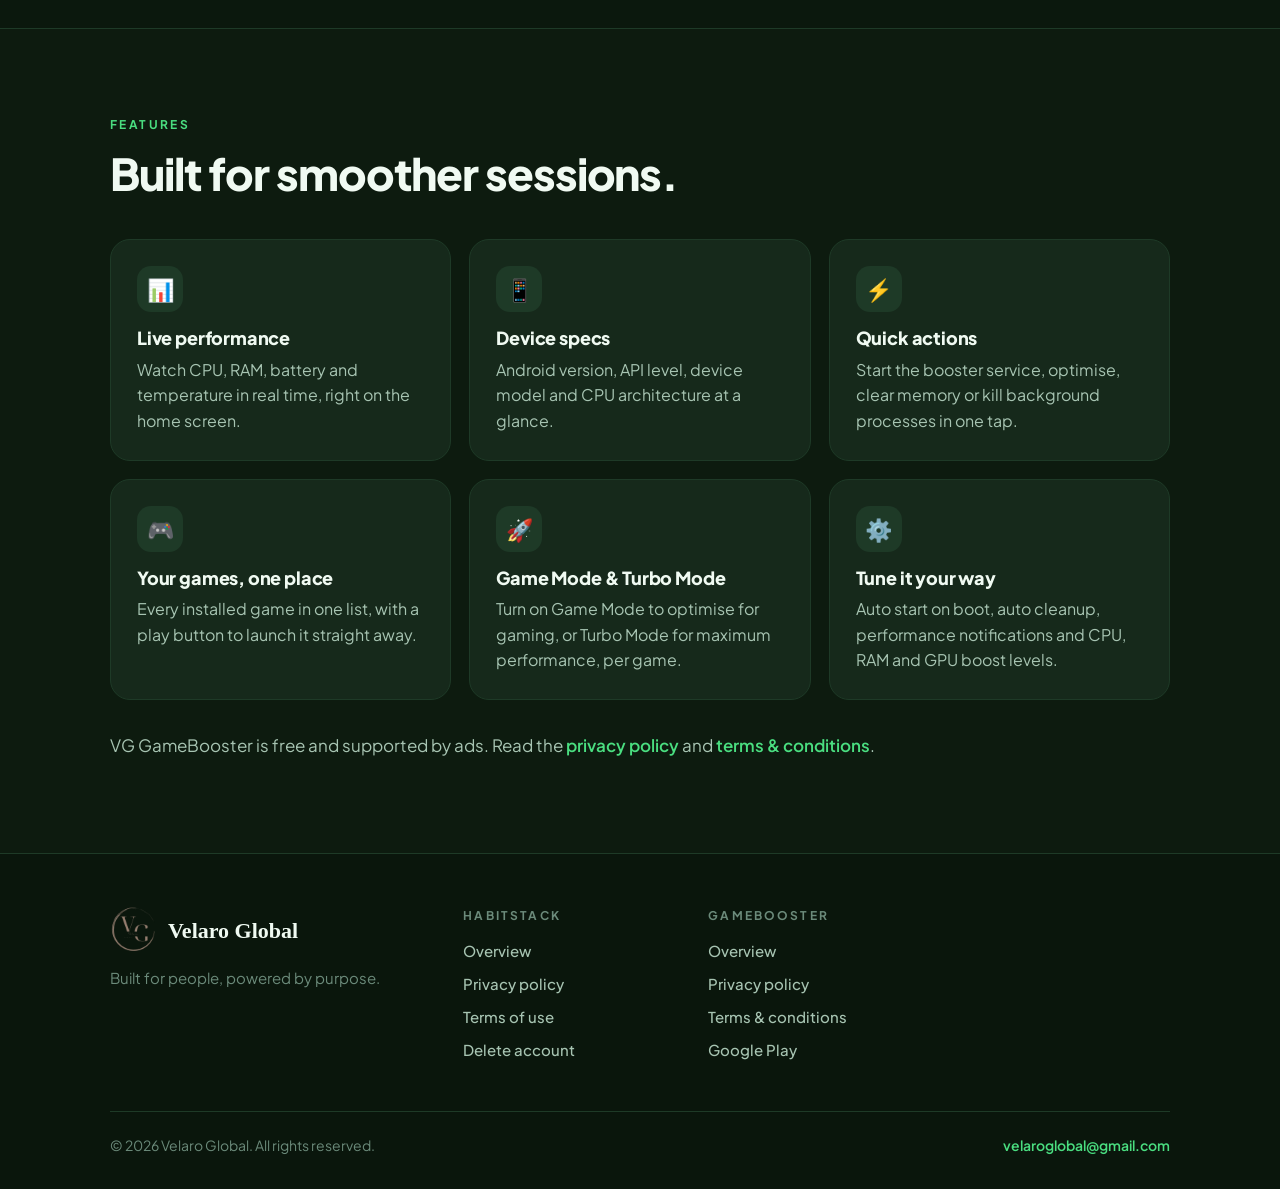
==== commit 1688e080: "Use the original VG ring logo, unchanged Adds the original Velaro Global logo (VG 2.png from the old" ====
--- a/gamebooster/index.html
+++ b/gamebooster/index.html
@@ -24,7 +24,7 @@
   <a class="skip" href="#main">Skip to content</a>
   <header class="site-header">
     <div class="wrap">
-      <a class="brand" href="/" aria-label="Velaro Global home"><img class="vg-mark" src="/favicon-512x512.png" width="512" height="512" alt="" /><span class="wordmark">Velaro Global</span></a>
+      <a class="brand" href="/" aria-label="Velaro Global home"><img class="vg-mark" src="/assets/img/vg-logo.png" width="512" height="512" alt="" /><span class="wordmark">Velaro Global</span></a>
       <nav class="site-nav" aria-label="Main">
         <a href="/habitstack/">HabitStack</a>
         <a href="/gamebooster/" aria-current="page">GameBooster</a>
@@ -127,7 +127,7 @@
     <div class="wrap">
       <div class="cols">
         <div class="about">
-          <a class="brand" href="/"><img class="vg-mark" src="/favicon-512x512.png" width="512" height="512" alt="" /><span class="wordmark">Velaro Global</span></a>
+          <a class="brand" href="/"><img class="vg-mark" src="/assets/img/vg-logo.png" width="512" height="512" alt="" /><span class="wordmark">Velaro Global</span></a>
           <p>Built for people, powered by purpose.</p>
         </div>
         <div>
--- a/assets/css/site.css
+++ b/assets/css/site.css
@@ -70,10 +70,10 @@
 .site-header .wrap { display: flex; align-items: center; gap: 16px; min-height: 66px; }
 .brand { display: flex; align-items: center; gap: 10px; color: var(--ink); font-weight: 800; font-size: 19px; letter-spacing: -0.02em; white-space: nowrap; }
 .brand:hover { text-decoration: none; }
-.brand .vg-mark { width: 40px; height: 40px; flex: none; }
+.brand .vg-mark { width: 48px; height: 48px; flex: none; }
 .brand .wordmark { font-family: var(--serif); font-weight: 700; font-size: 22px; letter-spacing: 0; }
 
-/* The Velaro Global logo is the original file (favicon-512x512.png), shown as is. */
+/* The Velaro Global logo is the original file (assets/img/vg-logo.png), shown as is. */
 .vg-mark { display: inline-block; }
 .site-nav { margin-left: auto; display: flex; gap: 4px 22px; flex-wrap: wrap; justify-content: flex-end; }
 .site-nav a { color: var(--muted); font-weight: 500; font-size: 15px; }
@@ -101,7 +101,7 @@
 
 /* ── Hero ─────────────────────────────────────────────────────────────── */
 .hero { padding: 96px 0 80px; text-align: center; }
-.hero .vg-mark { display: block; width: 96px; height: 96px; margin: 0 auto 30px; }
+.hero .vg-mark { display: block; width: 180px; height: 180px; margin: 0 auto 30px; }
 .hero h1 { font-size: clamp(40px, 7.4vw, 76px); margin-bottom: 20px; }
 .hero .lede { font-size: clamp(18px, 2.4vw, 21px); color: var(--muted); max-width: 640px; margin: 0 auto 34px; }
 .actions { display: flex; gap: 12px; justify-content: center; flex-wrap: wrap; }
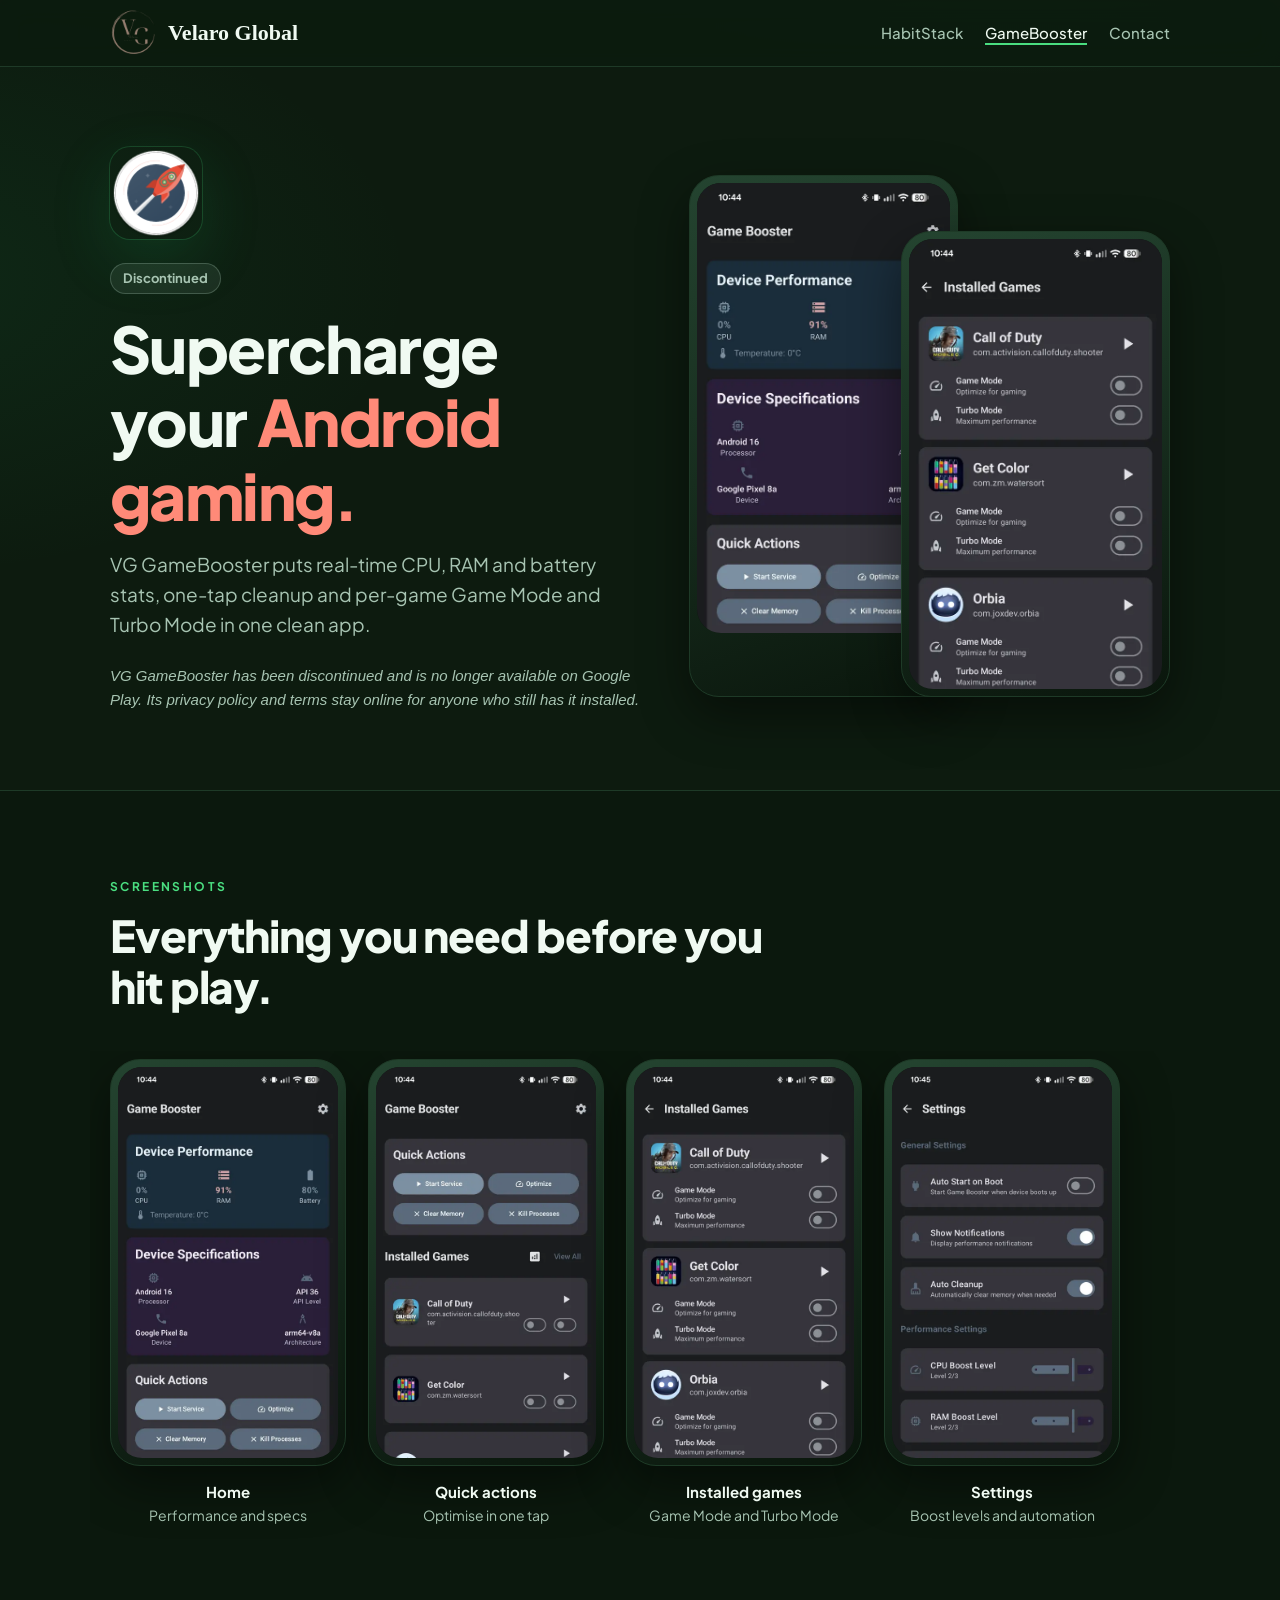
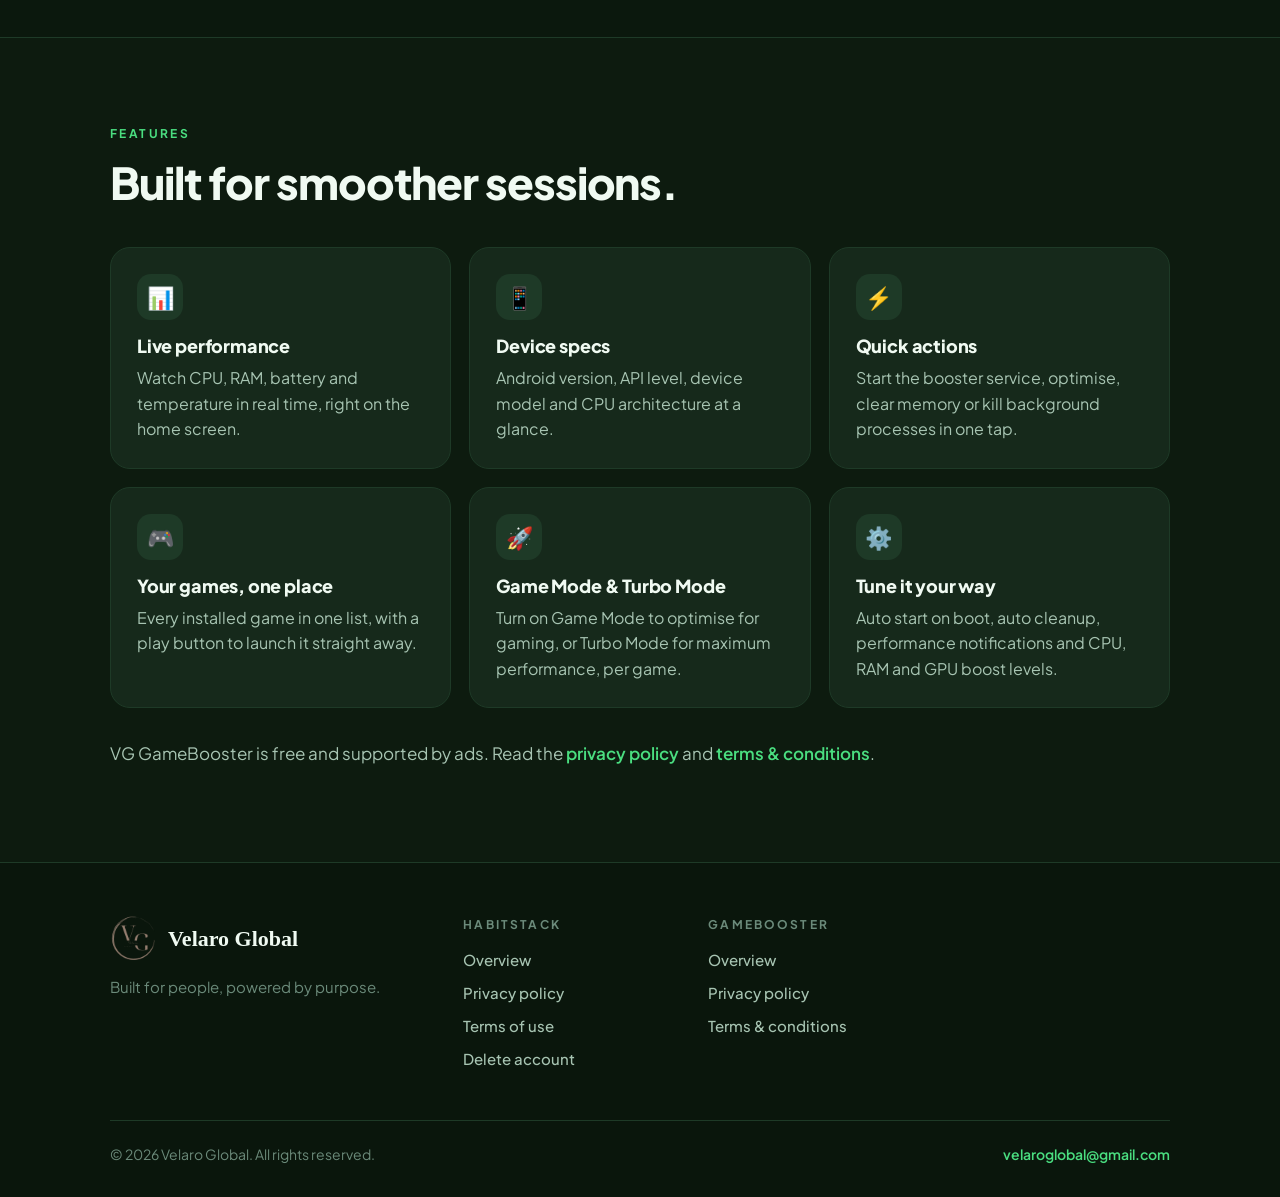
==== commit cdb58120: "Mark VG GameBooster as discontinued, say mobile apps VG GameBooster is no longer on Google Play: sho" ====
--- a/gamebooster/index.html
+++ b/gamebooster/index.html
@@ -37,13 +37,12 @@
       <div class="wrap">
         <div>
           <img class="app-icon" src="/gamebooster/icon.png" width="92" height="92" alt="VG GameBooster icon" />
-          <span class="pill live">Available now on Google Play</span>
+          <span class="pill off">Discontinued</span>
           <h1 style="margin-top:18px">Supercharge your <span style="color:var(--rocket)">Android gaming.</span></h1>
           <p class="lede">VG GameBooster puts real-time CPU, RAM and battery stats, one-tap cleanup and
             per-game Game Mode and Turbo Mode in one clean app.</p>
-          <div class="actions">
-            <a class="btn rocket" href="https://play.google.com/store/apps/details?id=com.velaroglobal.gamebooster">Get it on Google Play</a>
-          </div>
+          <p class="note">VG GameBooster has been discontinued and is no longer available on Google Play.
+            Its privacy policy and terms stay online for anyone who still has it installed.</p>
         </div>
         <div class="hero-phones">
           <div class="phone"><img src="/gamebooster/screenshots/1.webp" width="540" height="960" alt="VG GameBooster home screen with device performance" /></div>
@@ -145,7 +144,6 @@
             <li><a href="/gamebooster/">Overview</a></li>
             <li><a href="/privacy-policy.html">Privacy policy</a></li>
             <li><a href="/terms.html">Terms &amp; conditions</a></li>
-            <li><a href="https://play.google.com/store/apps/details?id=com.velaroglobal.gamebooster">Google Play</a></li>
           </ul>
         </div>
       </div>
--- a/assets/css/site.css
+++ b/assets/css/site.css
@@ -126,6 +126,8 @@
   vertical-align: middle; white-space: nowrap;
 }
 .pill.live { background: rgba(255, 138, 120, 0.12); color: var(--rocket); border-color: rgba(255, 138, 120, 0.3); }
+.pill.off { background: rgba(167, 196, 178, 0.10); color: var(--muted); border-color: rgba(167, 196, 178, 0.28); }
+.note { color: var(--muted); font-size: 15px; font-style: italic; }
 
 /* ── Product hero (app pages) ─────────────────────────────────────────── */
 .product-hero { padding: 80px 0 64px; }
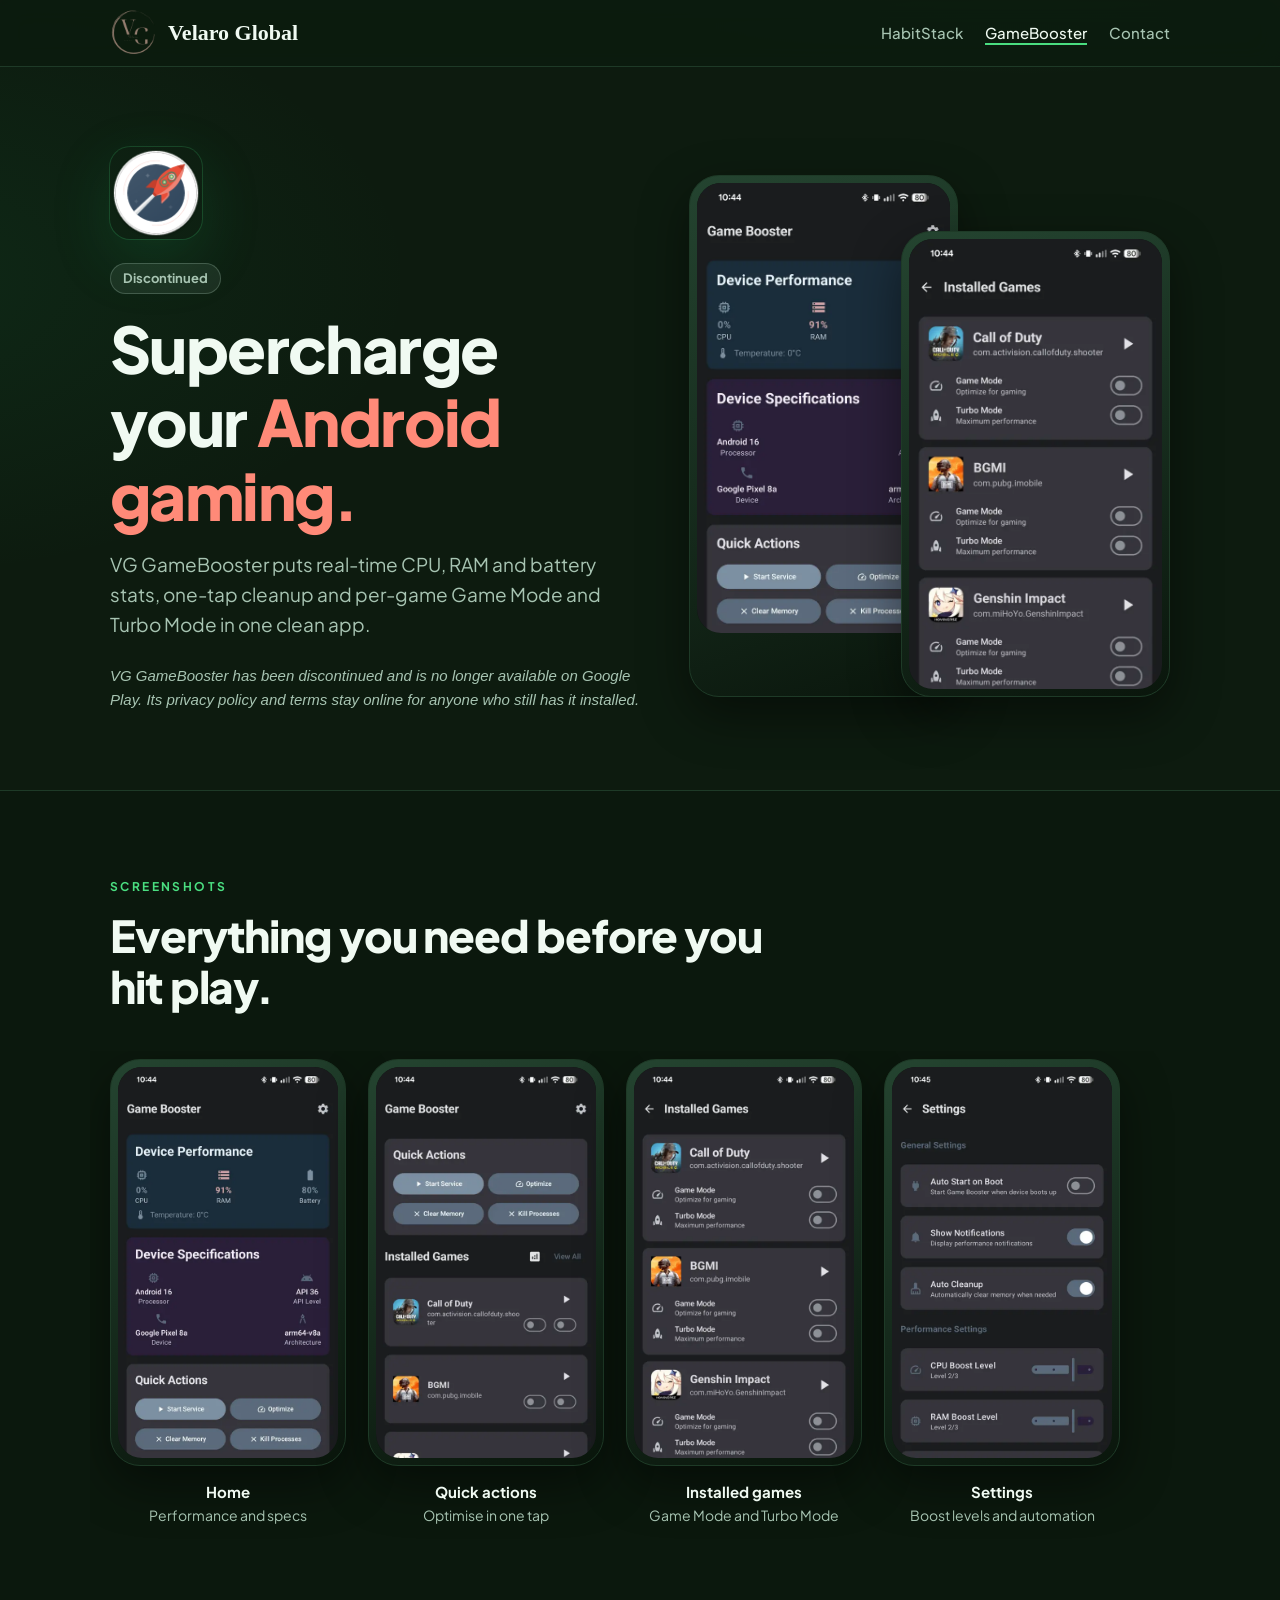
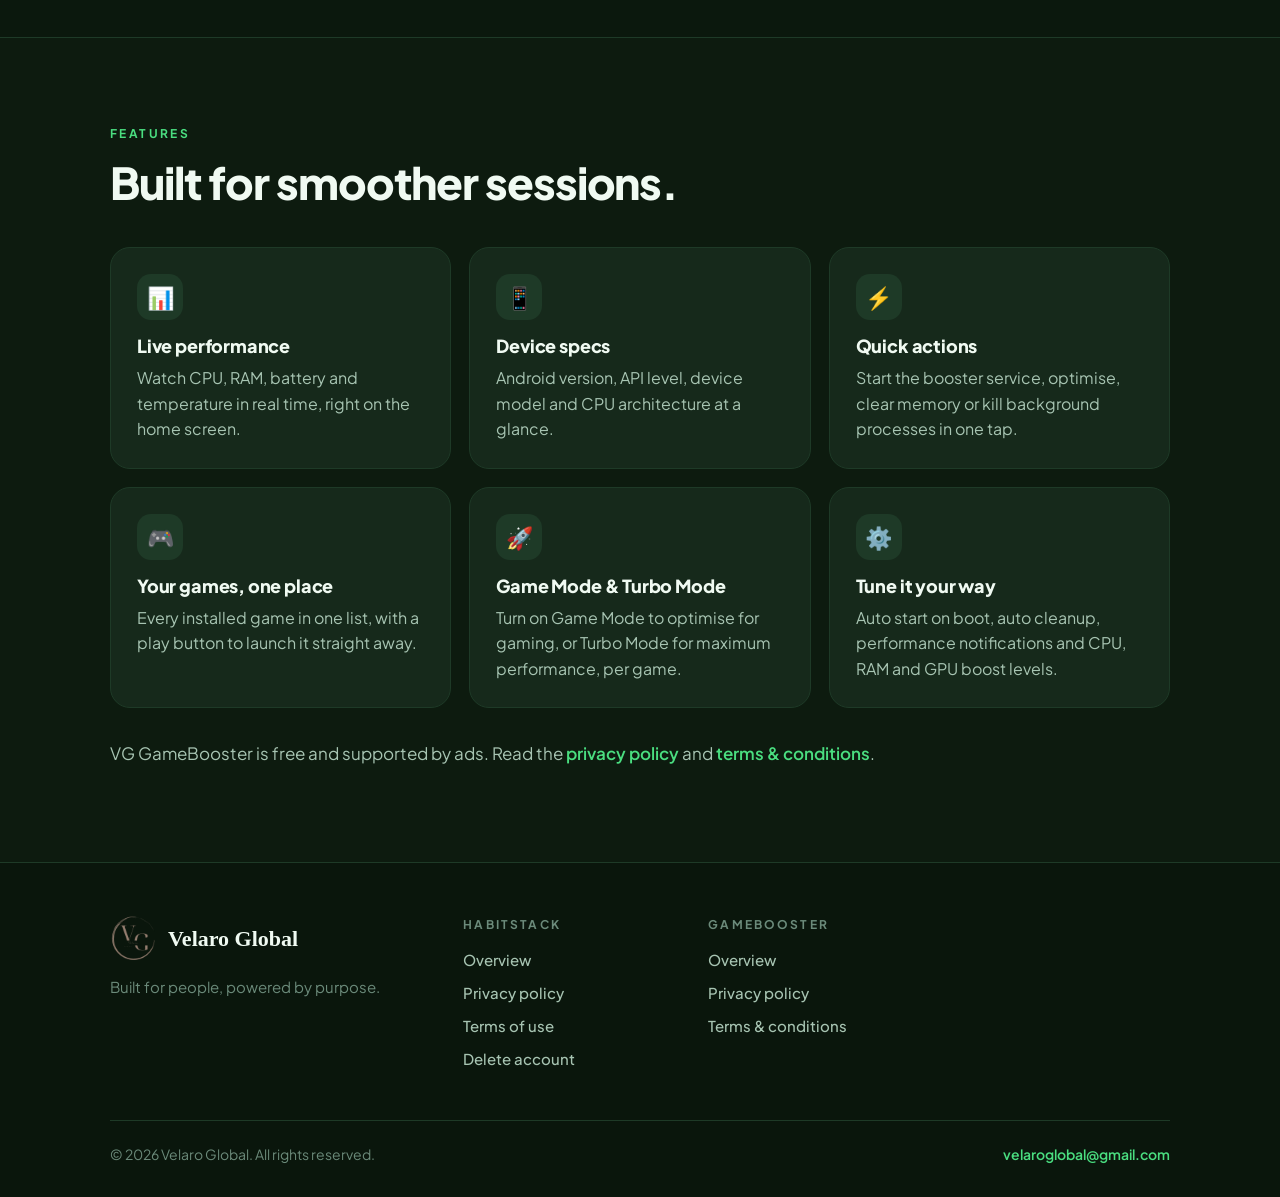
==== commit 1de56968: "Rename the edited GameBooster screenshots so caches fetch them Browsers and Cloudflare kept serving " ====
--- a/gamebooster/index.html
+++ b/gamebooster/index.html
@@ -46,7 +46,7 @@
         </div>
         <div class="hero-phones">
           <div class="phone"><img src="/gamebooster/screenshots/1.webp" width="540" height="960" alt="VG GameBooster home screen with device performance" /></div>
-          <div class="phone"><img src="/gamebooster/screenshots/3.webp" width="540" height="960" alt="VG GameBooster installed games with Game Mode and Turbo Mode" /></div>
+          <div class="phone"><img src="/gamebooster/screenshots/installed-games-v2.webp" width="540" height="960" alt="VG GameBooster installed games with Game Mode and Turbo Mode" /></div>
         </div>
       </div>
     </section>
@@ -63,11 +63,11 @@
           <figcaption><strong>Home</strong>Performance and specs</figcaption>
         </figure>
         <figure>
-          <div class="phone"><img src="/gamebooster/screenshots/2.webp" width="540" height="960" loading="lazy" alt="VG GameBooster Quick actions screen" /></div>
+          <div class="phone"><img src="/gamebooster/screenshots/quick-actions-v2.webp" width="540" height="960" loading="lazy" alt="VG GameBooster Quick actions screen" /></div>
           <figcaption><strong>Quick actions</strong>Optimise in one tap</figcaption>
         </figure>
         <figure>
-          <div class="phone"><img src="/gamebooster/screenshots/3.webp" width="540" height="960" loading="lazy" alt="VG GameBooster Installed games screen" /></div>
+          <div class="phone"><img src="/gamebooster/screenshots/installed-games-v2.webp" width="540" height="960" loading="lazy" alt="VG GameBooster Installed games screen" /></div>
           <figcaption><strong>Installed games</strong>Game Mode and Turbo Mode</figcaption>
         </figure>
         <figure>
